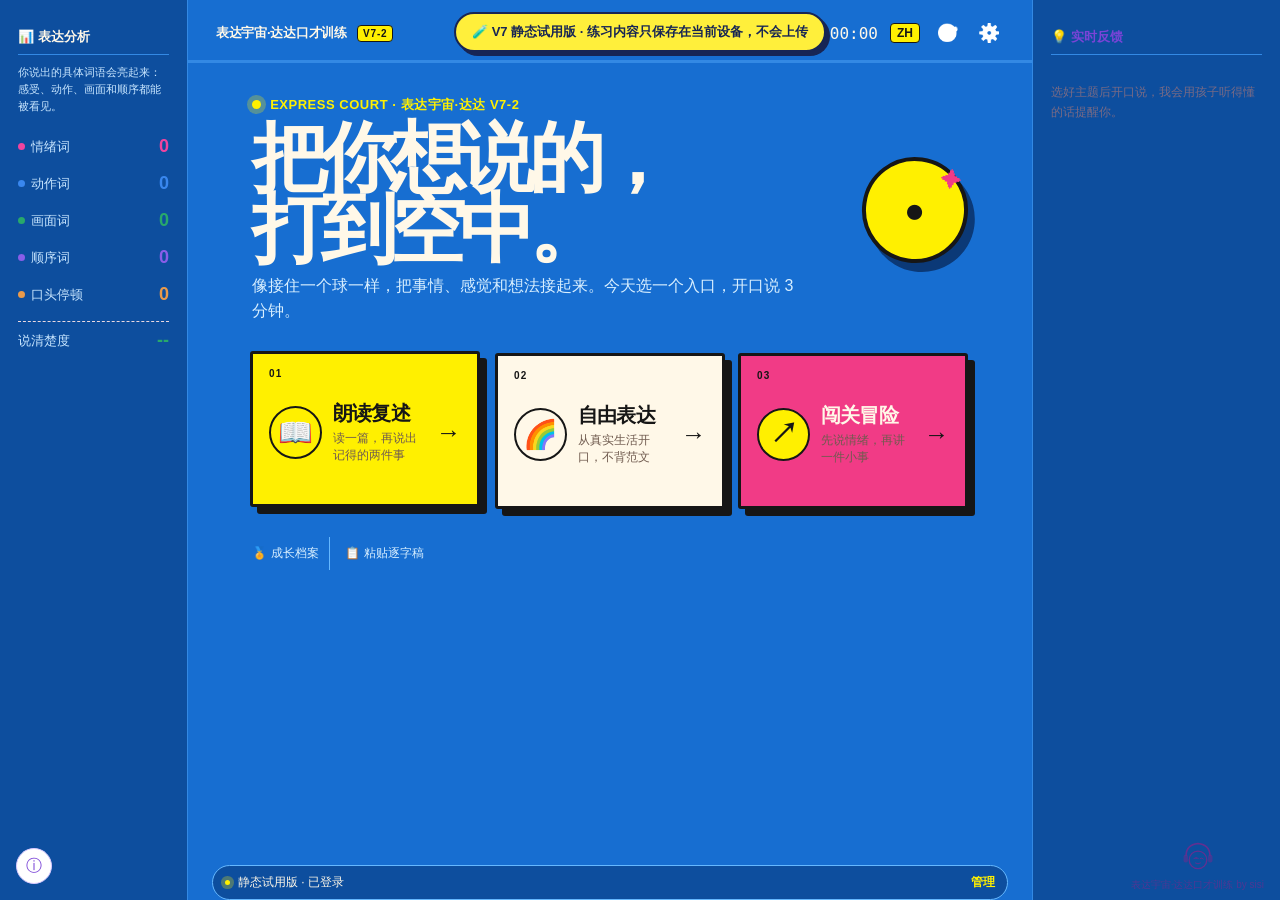
==== index.html @ 09a915ff "Publish latest V7 static trial" ====
<!DOCTYPE html>
<html lang="zh-CN">
<head>
  <meta charset="UTF-8">
  <meta name="viewport" content="width=device-width, initial-scale=1.0, viewport-fit=cover">
  <title>表达宇宙·达达口才训练 · V7-2</title>
  <meta name="description" content="给 7—12 岁孩子的实时表达练习空间">
  <meta name="theme-color" content="#FFF9ED">
  <link rel="manifest" href="manifest.json">
  <link rel="icon" type="image/png" sizes="192x192" href="icon-192.png">
  <link rel="apple-touch-icon" sizes="192x192" href="icon-192.png">
  <link rel="stylesheet" href="style.css?v=20261014-v7-2">
  <link rel="stylesheet" href="demo.css">
</head>
<body>
  <!-- 主布局：三列 -->
  <div class="layout">
    <!-- 左栏：表达分析 -->
    <aside class="panel-left" id="panel-left">
      <div class="panel-title">📊 表达分析</div>
      <p class="panel-helper">你说出的具体词语会亮起来：感受、动作、画面和顺序都能被看见。</p>
      <div class="stat-row">
        <span class="stat-label stat-label-emotion">情绪词</span>
        <span id="stat-emotion" class="stat-value stat-pink">0</span>
      </div>
      <div class="stat-row">
        <span class="stat-label stat-label-action">动作词</span>
        <span id="stat-action" class="stat-value stat-blue">0</span>
      </div>
      <div class="stat-row">
        <span class="stat-label stat-label-scene">画面词</span>
        <span id="stat-scene" class="stat-value stat-green">0</span>
      </div>
      <div class="stat-row">
        <span class="stat-label stat-label-sequence">顺序词</span>
        <span id="stat-sequence" class="stat-value stat-purple">0</span>
      </div>
      <div class="stat-row">
        <span class="stat-label stat-label-filler">口头停顿</span>
        <span id="stat-fillers" class="stat-value stat-orange">0</span>
      </div>
      <div class="stat-row stat-row-density">
        <span class="stat-label">说清楚度</span>
        <span id="stat-density" class="stat-value stat-green">--</span>
      </div>
    </aside>

    <!-- 中间：主内容区 -->
    <main class="main-area">
      <!-- 顶部栏 -->
      <div class="topbar">
        <div class="topbar-title-group"><button id="topbar-back" class="topbar-back hidden" type="button">← 返回</button><span class="app-title">表达宇宙·达达口才训练 <span class="version-tag">V7-2</span></span></div>
        <div class="topbar-right">
          <span id="timer" class="timer">00:00</span>
          <button id="btn-lang-toggle" class="btn-icon" title="切换中/英" style="font-size:12px;font-weight:700;background:#222;border:1px solid #E5007E;border-radius:4px;padding:2px 6px;color:#E5007E;">ZH</button>
          <button id="btn-prompt-editor" class="btn-icon" title="训练规则">🎯</button>
          <button id="btn-settings" class="btn-icon" title="设置">⚙️</button>
        </div>
      </div>

      <!-- 儿童版首页：表达探险岛 -->
      <section class="kids-home" id="kids-home" aria-label="表达探险岛首页">
        <div class="kids-hero">
          <div>
            <p class="eyebrow"><span class="spark-dot"></span> EXPRESS COURT · 表达宇宙·达达 V7-2</p>
            <h1>把你想说的，<br>打到空中。</h1>
            <p class="hero-copy">像接住一个球一样，把事情、感觉和想法接起来。今天选一个入口，开口说 3 分钟。</p>
          </div>
          <div class="hero-mascot" aria-label="表达球"><span>✦</span><b>●</b></div>
        </div>

        <div class="kids-mode-tabs" role="tablist" aria-label="练习模式">
          <button class="kids-mode-tab kids-mode-tab-read is-active" data-kids-mode="read" data-open-task="read" role="tab" aria-selected="false"><span class="mode-index">01</span><span class="mode-icon mode-icon-book">📖</span><span><strong>朗读复述</strong><small>读一篇，再说出记得的两件事</small></span><i>→</i></button>
          <button class="kids-mode-tab kids-mode-tab-free" data-kids-mode="free" data-open-task="free" role="tab" aria-selected="false"><span class="mode-index">02</span><span class="mode-icon mode-icon-rainbow">🌈</span><span><strong>自由表达</strong><small>从真实生活开口，不背范文</small></span><i>→</i></button>
          <button class="kids-mode-tab kids-mode-tab-adventure" data-kids-mode="adventure" role="tab" aria-selected="false"><span class="mode-index">03</span><span class="mode-icon mode-icon-rocket">↗</span><span><strong>闯关冒险</strong><small>先说情绪，再讲一件小事</small></span><i>→</i></button>
        </div>

        <div class="kids-mode-panel" data-kids-panel="adventure" hidden>
          <div class="adventure-page-back"><button id="adventure-home-back" class="adventure-home-back" type="button">← 返回首页</button></div>
          <div class="section-heading"><div><span class="section-kicker">闯关冒险 · 下一步</span><h2>先选一座岛，开始闯关</h2></div><div class="adventure-home-actions"><span class="level-pill">Lv.2 小小讲述家</span></div></div>
          <div id="adventure-islands" class="adventure-islands" aria-label="六座表达场景岛"></div>
          <div id="adventure-themes" class="adventure-themes" hidden>
            <div class="adventure-page-back"><button id="adventure-back-islands" class="adventure-back" type="button">← 返回岛屿</button></div>
            <div class="adventure-subheading"><div><span class="section-kicker">第二步 · 选择主题</span><h3 id="adventure-island-title">校园岛</h3></div></div>
            <div id="adventure-theme-list" class="adventure-theme-list"></div>
          </div>
          <div id="adventure-stage" class="adventure-stage" hidden>
            <div class="adventure-page-back"><button id="adventure-change-theme" class="adventure-back" type="button">← 返回主题</button></div>
            <div class="adventure-stage-top"><span id="adventure-stage-badge" class="quest-badge">第 1 关</span></div>
            <h3 id="adventure-stage-title">先说出三个情感词</h3>
            <p id="adventure-stage-prompt" class="adventure-stage-prompt"></p>
            <div id="adventure-emotion-stage" class="adventure-emotion-stage">
              <div id="adventure-emotion-slots" class="adventure-emotion-slots"><span>词语 1</span><span>词语 2</span><span>词语 3</span></div>
              <div class="adventure-word-input"><input id="adventure-emotion-input" type="text" placeholder="说完后也可以在这里补充，例如：开心、自豪、激动"><button id="adventure-emotion-mic" type="button">🎤 开始说词语</button></div>
              <div id="adventure-emotion-hints" class="adventure-hints" hidden><span>想不到时可以想想：</span><button type="button" data-quest-word="开心">开心</button><button type="button" data-quest-word="自豪">自豪</button><button type="button" data-quest-word="紧张">紧张</button><button type="button" data-quest-word="委屈">委屈</button><button type="button" data-quest-word="惊喜">惊喜</button></div>
              <button id="adventure-emotion-submit" class="adventure-primary" type="button">我说好了，检查一下</button>
            </div>
            <div id="adventure-story-stage" class="adventure-story-stage" hidden>
              <div class="adventure-picked-words"><span>刚刚的情绪词</span><b id="adventure-picked-word-text"></b></div>
              <textarea id="adventure-story-input" rows="4" placeholder="说一到三句话就可以：发生了什么？为什么会这样？后来怎么样？"></textarea>
              <div class="adventure-story-actions"><button id="adventure-story-mic" class="adventure-secondary" type="button">🎤 开始说故事</button><button id="adventure-story-submit" class="adventure-primary" type="button">完成这一关</button></div>
              <p id="adventure-story-feedback" class="adventure-inline-feedback">不用说很长，一到三句话就够了。</p>
            </div>
            <div id="adventure-result-stage" class="adventure-result-stage" hidden>
              <div class="adventure-result-badge">🎉 太棒了，你完成了！</div><div id="adventure-stars" class="adventure-stars" aria-label="本关星级">★★★</div>
              <p id="adventure-result-feedback">你把一件小事和自己的感受说清楚了。</p><button id="adventure-next" class="adventure-primary" type="button">选择下一关 <span>→</span></button>
            </div>
          </div>
          <dialog id="adventure-result-dialog" class="adventure-result-dialog" aria-labelledby="adventure-result-dialog-title">
            <div class="adventure-result-dialog-head"><div><span class="section-kicker">本关完成</span><h3 id="adventure-result-dialog-title">先看看你刚刚说了什么</h3></div><button id="adventure-result-dialog-close" class="adventure-dialog-close" type="button" aria-label="关闭">×</button></div>
            <div class="adventure-dialog-transcript"><span>你刚刚说的内容</span><p id="adventure-result-dialog-story"></p></div>
            <div class="adventure-dialog-conclusion"><div class="adventure-result-badge">🎉 太棒了，你完成了！</div><div id="adventure-result-dialog-stars" class="adventure-stars" aria-label="本关星级">★★★</div><p id="adventure-result-dialog-feedback"></p></div>
            <div class="adventure-dialog-actions"><button id="adventure-result-dialog-keep" class="adventure-secondary" type="button">留在本页</button><button id="adventure-result-dialog-next" class="adventure-primary" type="button">选择下一关 <span>→</span></button></div>
          </dialog>
        </div>

        <div class="kids-quick-row"><button class="quick-link" data-kids-view="growth"><span>🏅</span>成长档案</button><button class="quick-link" id="kids-paste-link"><span>📋</span>粘贴逐字稿</button></div>
      </section>

      <!-- 朗读复述：独立于 AI Key 的本地阅读练习 -->
      <section id="reading-hub" class="reading-hub" hidden aria-label="朗读复述训练">
        <div class="reading-page-back"><button id="reading-back" class="reading-back" type="button">← 返回首页</button></div>
        <div class="reading-header">
          <div>
            <span class="section-kicker">输入积累</span>
            <h2>选一篇，跟着读起来</h2>
            <p>跟着文字读一遍，再用自己的话说出两件事。</p>
          </div>
          <div class="reading-header-actions"><button id="reading-add-material" class="reading-add-material" type="button">＋ 添加我的素材</button></div>
        </div>
        <div id="reading-custom-form" class="reading-custom-form" hidden>
          <div class="reading-custom-heading"><div><span class="section-kicker">我的输入</span><h3>把一段文字放进来练习</h3></div><button id="reading-custom-close" class="reading-change" type="button">收起</button></div>
          <textarea id="reading-custom-text" rows="5" placeholder="粘贴一段你想练习的文字，保存后会直接显示在文章页面。"></textarea>
          <div class="reading-custom-actions"><input id="reading-custom-title" type="text" maxlength="30" placeholder="给这段文字起个标题（可选）"><button id="reading-custom-save" class="reading-primary" type="button">显示到朗读列表</button></div>
          <p id="reading-custom-status" class="reading-custom-status">建议 50—150 字，方便一次练习完成。</p>
        </div>
        <div id="reading-library" class="reading-library" aria-label="朗读文章列表"></div>
        <div id="reading-player" class="reading-player" hidden>
          <div class="reading-player-head">
            <div><span id="reading-category" class="reading-category">短文</span><h3 id="reading-player-title"></h3></div>
            <button id="reading-change" class="reading-change" type="button">换一篇</button>
          </div>
          <div class="reading-meter" aria-label="朗读进度">
            <div class="reading-meter-track"><i id="reading-progress-fill"></i></div>
            <span id="reading-progress-meta">0 / 0 字</span>
          </div>
          <article id="reading-text" class="reading-text" aria-label="文章原文"></article>
          <div class="reading-skip-row">
            <span id="reading-skip-hint">读到不熟的地方，可以先跳过。</span>
            <button id="reading-skip" type="button">跳过未读部分</button>
          </div>
          <div class="reading-actions">
            <button id="reading-start" class="reading-primary" type="button">开始朗读</button>
            <button id="reading-pause" class="reading-secondary" type="button" hidden>暂停</button>
            <button id="reading-stop" class="reading-secondary" type="button" hidden>完成朗读</button>
          </div>
          <div class="reading-live-status" role="status" aria-live="polite">
            <span id="reading-mic" class="reading-mic is-idle"><i></i><b>麦克风未开启</b></span>
            <span id="reading-status" class="reading-status">点击“开始朗读”，跟着文字读。</span>
          </div>
          <section id="reading-confirm" class="reading-confirm" hidden aria-label="开始复述确认">
            <div class="recite-lock"><span>✓</span> 朗读完成</div>
            <h3>准备好开始复述了吗？</h3>
            <p>接下来会隐藏原文，请用自己的话说出你记得的两件事。</p>
            <div class="recite-actions">
              <button id="confirm-recite" class="reading-primary" type="button">开始复述</button>
              <button id="confirm-reread" class="reading-secondary" type="button">再读一遍</button>
            </div>
          </section>
          <section id="reading-recite" class="reading-recite" hidden aria-label="复述练习">
            <div class="recite-lock"><span>🔒</span> 原文已隐藏</div>
            <h3>现在，用自己的话说一遍</h3>
            <p>不用背原句，说出你记得的两件事，或者讲讲你最有感觉的地方。</p>
            <div id="recite-transcript" class="recite-transcript">点击“开始复述”，说说你记得的内容。</div>
            <div id="recite-guidance" class="recite-guidance" aria-live="polite"><b>现在提示</b><span>先说一说，故事里谁遇到了什么事？</span></div>
            <div id="recite-feedback" class="reading-feedback"><b>AI 小教练</b><span>可以先说发生了什么，再说你的感受。</span></div>
            <div class="recite-actions">
              <button id="recite-start" class="reading-primary" type="button">开始复述</button>
              <button id="recite-stop" class="reading-secondary" type="button" hidden>完成复述</button>
            </div>
          </section>
          <section id="reading-results" class="reading-results" hidden aria-label="朗读与复述对照结果">
            <div class="results-heading"><span class="recite-lock"><span>★</span> 复述完成</span><h3>看看你刚刚说得多好</h3></div>
            <div id="recite-version-tabs" class="recite-version-tabs" role="tablist" aria-label="复述版本"></div>
            <div class="results-grid">
              <article><span class="results-label">原文</span><p id="results-original"></p></article>
              <article><span class="results-label">你的复述</span><p id="results-recite"></p></article>
            </div>
            <div id="results-feedback" class="reading-feedback results-feedback"><b>AI 小教练</b><span>你完成了一次复述。</span></div>
            <div id="results-recite-guide" class="results-recite-guide" hidden>
              <div><b>复述抓手</b><span>用来回看你有没有说到关键内容</span></div>
              <p id="results-recite-grips"></p>
              <small id="results-recite-emotions"></small>
            </div>
            <div class="reading-save-row">
              <button id="reading-retry-recite" class="reading-secondary" type="button">重新复述</button>
              <button id="reading-save" class="reading-save" type="button">保存这次练习</button>
              <span id="reading-save-state" class="reading-save-state" aria-live="polite"></span>
            </div>
            <div id="reading-celebration" class="reading-celebration" hidden aria-live="polite">
              <div class="celebration-sparkles" aria-hidden="true"><i>✦</i><i>✧</i><i>✺</i><i>✦</i></div>
              <div class="celebration-thumb" aria-hidden="true">👍</div>
              <b>保存成功！这次练习完成得真棒</b>
            </div>
          </section>
        </div>
      </section>

      <dialog id="kids-info-dialog" class="kids-info-dialog" aria-labelledby="kids-info-title">
        <div class="kids-info-heading">
          <div><span id="kids-info-kicker" class="section-kicker">我的练习</span><h2 id="kids-info-title">历史记录</h2></div>
          <button id="kids-info-close" class="access-close" aria-label="关闭" type="button">×</button>
        </div>
        <div id="kids-info-body" class="kids-info-body"></div>
      </dialog>

      <section id="free-expression-hub" class="free-expression-hub" hidden aria-label="自由表达练习">
        <div class="free-page-back"><button id="free-expression-back" class="reading-back" type="button">← 返回首页</button></div>
        <div class="free-expression-header">
          <div><span class="section-kicker">原创输出</span><h2>选一个场景，开口说出来</h2><p>不提供范文，只给你一个生活入口和几个思考提示。</p></div>
        </div>
        <div class="free-scene-grid" aria-label="自由表达场景">
          <button class="free-scene-card scene-home" data-free-scene="家庭" type="button"><span>🏠</span><b>家庭</b><small>和家人发生的小事</small></button>
          <button class="free-scene-card scene-school" data-free-scene="校园" type="button"><span>🎒</span><b>校园</b><small>课堂、同学和老师</small></button>
          <button class="free-scene-card scene-outdoor" data-free-scene="户外" type="button"><span>🌳</span><b>户外</b><small>公园、运动和发现</small></button>
          <button class="free-scene-card scene-social" data-free-scene="社交" type="button"><span>🧡</span><b>社交</b><small>朋友之间的相处</small></button>
          <button class="free-scene-card scene-daily" data-free-scene="日常小事" type="button"><span>✨</span><b>日常小事</b><small>一件普通但特别的事</small></button>
          <button class="free-scene-card scene-travel" data-free-scene="旅行" type="button"><span>🗺️</span><b>旅行</b><small>路上看到的新鲜事</small></button>
        </div>
        <div id="free-expression-step" class="free-expression-step" hidden>
          <div class="free-prompt-card"><span>💡</span><div><b>说话小路线</b><p id="free-prompt-text">先讲清事情，再补一个具体瞬间；想表达观点时，可以说“我认为……因为……”。</p></div></div>
          <div class="free-step-heading"><div><span class="section-kicker">开口前想一想</span><h3>不用选词，按自己的感觉说</h3></div><span id="free-emotion-count" class="emotion-count">已选场景</span></div>
          <p class="free-step-lead">你只要说真实发生过的一件事，右侧会在你说的过程中提醒：事情、原因、结果、具体细节和感受。</p>
          <div class="free-guidance-grid" aria-label="自由表达引导">
            <div><b>① 事情</b><span>发生了什么？</span></div>
            <div><b>② 原因</b><span>为什么会这样？</span></div>
            <div><b>③ 结果</b><span>后来怎么样？</span></div>
            <div><b>④ 感受</b><span>我因为……感到……</span></div>
          </div>
          <button id="free-expression-start" class="free-expression-start" type="button" disabled>开始表达 <span>→</span></button>
        </div>
      </section>

      <!-- 字幕区顶部工具栏 -->
      <div class="access-status-bar"><span class="status-dot"></span><span id="access-status">开始前，选择 AI 使用方式</span><button id="btn-access-manage" type="button">管理</button></div>
      <div class="subtitle-topbar">
        <button id="btn-paste" class="btn-sm btn-paste-top">
          <span>📋</span> 粘贴逐字稿
        </button>
        <div id="shared-expression-tools" class="shared-expression-tools hidden" aria-live="polite">
          <span id="shared-expression-label" class="shared-expression-label">主表达器</span>
          <button id="shared-expression-finish" class="shared-expression-finish" type="button">完成表达</button>
        </div>
        <div class="subtitle-topbar-right">
          <button id="btn-copy-text" class="btn-sm hidden" title="复制原文">📋 复制</button>
          <button id="btn-save-text" class="btn-sm hidden" title="保存原文">💾 保存</button>
          <button id="btn-clear" class="btn-sm hidden" title="清空">🗑️ 清空</button>
        </div>
      </div>

      <!-- 字幕滚动区 -->
      <div id="subtitle-scroll" class="subtitle-scroll" style="position:relative;">
        <div id="subtitle-container" class="subtitle-container">
          <div class="subtitle-line hint">把想法说出来，<br>让表达更清楚。</div>
        </div>
        <div id="watermark-inner" class="watermark-inner">表达宇宙·达达口才训练</div>
      </div>

      <!-- 底部按钮 -->
      <div class="action-bar">
        <button id="btn-start" class="btn-main btn-start">
          <span class="btn-icon-inner">🎤</span>
          <span class="btn-label">开始录制</span>
        </button>
        <button id="btn-pause" class="btn-main btn-pause hidden">
          <span class="btn-icon-inner">⏸️</span>
          <span class="btn-label">暂停</span>
        </button>
        <button id="btn-resume" class="btn-main btn-resume hidden">
          <span class="btn-icon-inner">▶️</span>
          <span class="btn-label">继续</span>
        </button>
        <button id="btn-stop" class="btn-main btn-stop hidden">
          <span class="btn-icon-inner">⏹️</span>
          <span class="btn-label">结束</span>
        </button>
        <button id="btn-report" class="btn-main btn-report hidden">
          <span class="btn-icon-inner">📋</span>
          <span class="btn-label">生成报告</span>
        </button>
        <button id="btn-return-home" class="btn-main btn-return-home hidden" type="button">
          <span class="btn-icon-inner">←</span>
          <span class="btn-label">返回首页</span>
        </button>
      </div>
    </main>

    <!-- 右栏：实时反馈 -->
    <aside class="panel-right" id="panel-right">
      <div class="panel-title">💡 实时反馈</div>
      <div id="feedback-content" class="feedback-content">
        <div class="feedback-empty">选好主题后开口说，我会用孩子听得懂的话提醒你。</div>
      </div>
    </aside>
  </div>

  <!-- 移动端底部Tab栏 -->
  <div class="mobile-tabs" id="mobile-tabs">
    <button class="mobile-tab" data-panel="left">📊</button>
    <button class="mobile-tab active" data-panel="main">🎤</button>
    <button class="mobile-tab" data-panel="right">💡</button>
  </div>

  <!-- 耳机DJ少女 icon -->
  <div class="girl-icon">
    <svg width="44" height="44" viewBox="0 0 70 70" fill="none">
      <path d="M16 32 Q16 14 35 12 Q54 14 54 32" stroke="#E5007E" stroke-width="2.5" fill="none"/>
      <rect x="12" y="30" width="7" height="12" rx="3" fill="#E5007E" opacity="0.6"/>
      <rect x="51" y="30" width="7" height="12" rx="3" fill="#E5007E" opacity="0.6"/>
      <circle cx="35" cy="38" r="14" stroke="#E5007E" stroke-width="2" fill="none"/>
      <path d="M28 36 Q32 33 36 36" stroke="#E5007E" stroke-width="1.5" fill="none"/>
      <path d="M38 36 Q41 34 44 37" stroke="#E5007E" stroke-width="1.5" fill="none"/>
      <circle cx="32" cy="35.5" r="1.2" fill="#E5007E"/>
      <path d="M31 43 Q35 46 39 43" stroke="#E5007E" stroke-width="1.5" fill="none" stroke-linecap="round"/>
    </svg>
  </div>

  <!-- 联系信息 -->
  <div class="social-links" id="social-links">
    <button class="social-toggle" id="social-toggle" type="button" title="Information" aria-label="联系信息">ⓘ</button>
    <div class="social-panel hidden" id="social-panel">
      <div class="contact-info" aria-label="联系信息">
        <strong>有问题请联系</strong>
        <span>微信号：xpga1123</span>
        <a href="mailto:fxy2311@163.com">邮箱：fxy2311@163.com</a>
      </div>
    </div>
  </div>

  <!-- 水印 + 打赏 -->
  <div class="watermark" id="watermark">表达宇宙·达达口才训练 by sisi</div>

  <!-- V7-2 账号登录：测试版支持手机号自助注册，手机号用于识别用户和同步练习记录 -->
  <dialog id="login-dialog" class="login-dialog" aria-labelledby="login-title">
    <div class="login-card">
      <div class="login-badge">EXPRESS COURT · V7-2 测试版</div>
      <h1 id="login-title">登录表达宇宙·达达口才训练</h1>
      <p class="login-lead">注册或登录后，练习记录、成长档案和 AI 分析会跟着账号保存。</p>
      <form id="login-form">
        <label for="login-phone">手机号</label>
        <input id="login-phone" name="phone" type="tel" inputmode="tel" autocomplete="username" placeholder="输入你的手机号" required>
        <div id="login-username-row" class="login-confirm-row hidden">
          <label for="login-username">用户名</label>
          <input id="login-username" name="username" type="text" autocomplete="nickname" maxlength="20" placeholder="给自己起个名字（可选）">
        </div>
        <label for="login-password">密码</label>
        <input id="login-password" name="password" type="password" autocomplete="current-password" placeholder="输入登录密码" minlength="8" required>
        <div id="login-confirm-row" class="login-confirm-row hidden">
          <label for="login-confirm">确认密码</label>
          <input id="login-confirm" name="passwordConfirm" type="password" autocomplete="new-password" placeholder="再输入一次密码" minlength="8">
        </div>
        <button id="login-submit" class="login-submit" type="submit">登录</button>
        <button id="login-register" class="login-register" type="button">注册新账号</button>
      </form>
      <p id="login-message" class="login-message" role="status" aria-live="polite"></p>
      <p id="login-note" class="login-note">登录后即可继续练习。</p>
    </div>
  </dialog>

  <!-- V7: choose access before requesting microphone permission -->
  <dialog id="access-dialog" aria-labelledby="access-title">
    <div class="access-heading">
      <h1 id="access-title">开始练习</h1>
      <button id="access-close" class="access-close" aria-label="关闭" type="button">×</button>
    </div>
    <section id="account-settings-section" class="account-settings-section hidden" aria-labelledby="account-settings-title">
      <div class="account-settings-topline"><span class="account-settings-kicker">账号状态</span><span id="account-status-badge" class="account-status-badge">未登录</span></div>
      <h2 id="account-settings-title">登录你的练习账号</h2>
      <p id="account-status-copy">登录后，练习记录、成长档案和 AI 分析会跟着账号保存。</p>
      <div class="account-settings-actions"><button id="btn-account-login" type="button" class="access-primary">登录账号</button><button id="btn-account-logout" type="button" class="access-secondary hidden">退出登录</button></div>
      <div id="account-stats" class="account-stats hidden" aria-live="polite">
        <div class="account-stat"><strong id="account-stat-sessions">0</strong><span>完成练习</span></div>
        <div class="account-stat"><strong id="account-stat-minutes">0</strong><span>练习分钟</span></div>
        <div class="account-stat"><strong id="account-stat-reports">0</strong><span>AI 分析</span></div>
      </div>
      <p id="account-stats-message" class="account-stats-message"></p>
    </section>
    <div class="access-scroll">
      <section id="managed-section" class="managed-section" aria-labelledby="managed-title">
        <div class="option-heading"><h2 id="managed-title">购买练习套餐</h2><span class="option-tag">无需配置</span></div>
        <div class="plan-summary"><div class="plan-price">¥29.9 <span>／套餐</span></div><p class="plan-limits"><strong>10 次</strong><span>或</span><strong>累计 60 分钟</strong></p><p class="plan-rule">任一用完，套餐即结束</p></div>
        <p class="plan-features">实时 AI 提醒 · 练习分析报告</p>
        <div class="plan-promises"><span>暂停不扣时</span><span>用完自动停止</span></div>
        <div id="balance-area" class="hidden"><span>本套餐剩余</span><strong id="balance-value">0 次 · 00:00</strong><p id="pending-packs" class="service-note hidden"></p><button id="managed-start" type="button" class="access-primary">开始录制</button></div>
        <button id="recover-session" type="button" class="text-action hidden">结束上次练习，重新开始</button>
        <div class="purchase-actions"><button id="show-purchase" type="button" class="access-primary" aria-expanded="false" aria-controls="purchase-panel">支付宝扫码 ¥29.9</button><button id="show-redeem" type="button" class="text-action" aria-expanded="false" aria-controls="redeem-form">已有激活码</button></div>
        <details class="key-help plan-details"><summary>购买与使用说明</summary><div class="detail-copy"><p><strong>付款后由 sisi 核实并发码</strong>，兑换后获得一个练习套餐。</p><p>成功开始新录制扣 1 次；暂停后继续不另扣。第 10 次可正常完成，累计 60 分钟用完则自动停止。新购套餐独立计算，按顺序使用。</p><p>每次练习最多生成 2 份报告，套餐用完仍可生成最后一次的报告。实时 AI 提醒最多 720 次。</p></div></details>
        <div id="purchase-panel" class="purchase-panel hidden">
          <div class="purchase-detail"><h3>支付宝扫码 · ¥29.9</h3><p>付款截图发给 sisi，核实后领取激活码。</p><p id="purchase-contact"></p><p class="qr-unavailable" id="purchase-unavailable">收款码待配置，暂未开放购买。</p></div>
          <img id="payment-qr" class="hidden" alt="sisi 的支付宝收款二维码" width="220" height="220">
        </div>
        <form id="redeem-form" class="redeem-form hidden"><label for="activation-code">付款后收到的激活码</label><div class="redeem-row"><input id="activation-code" autocomplete="off" spellcheck="false" placeholder="粘贴激活码" required><button id="redeem-submit" type="submit" class="access-secondary">激活套餐</button></div><p class="privacy-note">使用凭证保存在当前浏览器。更换设备请联系 sisi。</p></form>
        <p id="managed-unavailable" class="service-note hidden">即将开放购买</p>
      </section>
      <details id="key-option" class="key-option hidden" aria-hidden="true">
        <summary><span>连接自己的 API Key</span><span class="key-option-hint">DeepSeek <span aria-hidden="true">＋</span></span></summary>
        <section class="key-section" aria-label="填写自己的 DeepSeek API Key">
          <form id="key-form">
            <label for="access-key">DeepSeek API Key</label>
            <div class="key-input-wrap"><input id="access-key" type="password" placeholder="粘贴 sk-…" autocomplete="off" autocapitalize="none" spellcheck="false" required><button id="toggle-key" type="button" aria-label="显示 API Key" aria-pressed="false">显示</button></div>
            <div class="key-meta"><label class="remember-label"><input id="remember-key" type="checkbox">记住 Key</label><a href="https://platform.deepseek.com/api_keys" target="_blank" rel="noopener noreferrer">获取 Key ↗</a></div>
            <button id="key-submit" type="submit" class="access-secondary key-submit">验证并开始</button>
            <details class="key-help"><summary>费用与密钥说明</summary><div class="detail-copy"><p>费用由 DeepSeek 按量收取，账户需有余额。Key 是访问密钥，请勿分享给别人。</p><p>Key 经本站服务器转发给 DeepSeek，本站不写入文件或日志。默认仅在当前标签页保留，勾选「记住 Key」后保存在本机浏览器。</p></div></details>
          </form>
        </section>
      </details>
    </div>
    <p id="access-message" class="access-message" role="status" aria-live="polite"></p>
  </dialog>

  <!-- Prompt编辑器弹窗 -->
  <div id="prompt-modal" class="modal hidden">
    <div class="modal-content">
      <div class="modal-header">
        <h2>🎯 训练规则</h2>
        <button id="btn-close-prompt" class="btn-close">×</button>
      </div>
      <div class="modal-body">
        <div class="settings-group">
          <label class="settings-label">训练目标</label>
          <textarea id="prompt-goals" class="settings-textarea" placeholder="例如：减少填充词，提高表达直接性，练习讲故事..."></textarea>
        </div>
        <div class="settings-group">
          <label class="settings-label">自定义规则</label>
          <textarea id="prompt-rules" class="settings-textarea" placeholder="例如：不要用'我觉得'开头，每段话要有结论..."></textarea>
        </div>
        <div class="settings-group">
          <label class="settings-label">表达风格参考</label>
          <textarea id="prompt-style" class="settings-textarea" placeholder="例如：像罗翔讲课那样，逻辑清晰+有故事+有金句"></textarea>
        </div>
        <div class="settings-group">
          <label class="settings-label">额外口癖词</label>
          <textarea id="prompt-words" class="settings-textarea" placeholder="例如：对对对、没错、确实、你懂吗"></textarea>
        </div>
        <div class="settings-actions">
          <button id="btn-save-prompt" class="btn-main btn-start" style="padding:10px 24px;">保存规则</button>
        </div>
      </div>
    </div>
  </div>

  <!-- 粘贴逐字稿弹窗 -->
  <div id="paste-modal" class="modal hidden">
    <div class="modal-content">
      <div class="modal-header">
        <h2>📋 粘贴逐字稿</h2>
        <button id="btn-close-paste" class="btn-close">×</button>
      </div>
      <div class="modal-body" style="display:flex;flex-direction:column;gap:12px;">
        <p style="color:#888;font-size:13px;">把逐字稿粘贴进来，我帮你分析</p>
        <textarea id="paste-textarea" placeholder="在这里粘贴文字..." style="flex:1;min-height:300px;background:#0a0a0a;border:1px solid #333;border-radius:8px;padding:16px;color:#fff;font-size:14px;line-height:1.8;resize:none;font-family:inherit;"></textarea>
        <button id="btn-analyze-paste" class="btn-main btn-start" style="padding:12px 20px;align-self:flex-end;">🔍 开始分析</button>
      </div>
    </div>
  </div>

  <!-- 报告弹窗 -->
  <div id="report-modal" class="modal hidden">
    <div class="modal-content">
      <div class="modal-header">
        <h2>📋 表达分析报告</h2>
        <div class="modal-header-actions">
          <button id="btn-copy-report" class="btn-sm">📋 复制全文</button>
          <button id="btn-close-report" class="btn-close">×</button>
        </div>
      </div>
      <div id="report-body" class="modal-body">
      </div>
    </div>
  </div>

  <!-- 打赏弹窗 -->
  <div id="tip-modal" class="modal hidden">
    <div class="modal-content modal-sm">
      <div class="modal-header">
        <h2>💝 联系 sisi</h2>
        <button id="btn-close-tip" class="btn-close">×</button>
      </div>
      <div class="modal-body" style="text-align:center;padding:32px;">
        <p style="color:#aaa;font-size:14px;margin-bottom:16px;">感谢使用表达宇宙·达达口才训练 ✨</p>
        <p style="color:#ccc;font-size:14px;">微信联系 sisi，获取更多训练资源</p>
        <p style="color:#666;font-size:12px;margin-top:16px;">(后续会加微信收款码)</p>
      </div>
    </div>
  </div>

  <!-- 去水印弹窗 -->
  <!-- 打赏弹窗 -->
  <div id="coffee-modal" class="modal hidden">
    <div class="modal-content modal-sm">
      <div class="modal-header">
        <h2>☕ 请我喝杯咖啡</h2>
        <button id="btn-close-coffee" class="btn-close">×</button>
      </div>
      <div class="modal-body" style="text-align:center;padding:32px;">
        <p style="color:#ccc;font-size:15px;margin-bottom:24px;line-height:1.8;">支持你喜欢的工具继续迭代。<br>每一笔都会让这个系统变得更好。</p>
        <div id="coffee-qr" style="margin-bottom:16px;"><img src="coffee-qr.jpg" alt="微信收款码" style="width:180px;border-radius:8px;"></div>
        <p style="color:#666;font-size:12px;">微信扫码打赏</p>
      </div>
    </div>
  </div>

  <script src="data/child-lexicon.bundle.js"></script>
  <script src="demo-mode.js"></script>
  <script src="access.js"></script>
  <script src="kids-shell.js"></script>
  <script src="app.js"></script>
</body>
</html>
---- style.css ----
/* ===== 宇宙无敌表达训练系统 - Web版 ===== */
* { margin: 0; padding: 0; box-sizing: border-box; }

body {
  background: #000;
  color: #fff;
  font-family: -apple-system, BlinkMacSystemFont, "PingFang SC", "Hiragino Sans GB", sans-serif;
  height: 100vh;
  height: 100dvh;
  overflow: hidden;
}

button, input, select, textarea, .subtitle-scroll, .feedback-content, .modal-body {
  font-family: inherit;
}

.hidden { display: none !important; }

/* ===== 三列布局 ===== */
.layout {
  display: grid;
  grid-template-columns: 200px 1fr 280px;
  height: 100vh;
  height: 100dvh;
  gap: 0;
}

/* 左栏 */
.panel-left {
  padding: 60px 16px 16px;
  border-right: 1px solid #1a1a1a;
  overflow: hidden;
}

/* 右栏 */
.panel-right {
  padding: 60px 16px 16px;
  border-left: 1px solid #1a1a1a;
  display: flex;
  flex-direction: column;
  overflow: hidden;
}

.panel-title {
  font-size: 13px;
  color: #888;
  margin-bottom: 16px;
  padding-bottom: 8px;
  border-bottom: 1px solid #222;
}

.btn-sm {
  padding: 3px 8px;
  font-size: 11px;
  border: 1px solid #333;
  border-radius: 4px;
  background: #1a1a1a;
  color: #aaa;
  cursor: pointer;
  transition: all 0.2s;
  white-space: nowrap;
}

.btn-sm:hover {
  background: #333;
  color: #fff;
  border-color: #E5007E;
}

.subtitle-topbar {
  display: flex;
  justify-content: space-between;
  align-items: center;
  padding: 8px 16px 0;
  flex-shrink: 0;
}

.subtitle-topbar-right {
  display: flex;
  gap: 4px;
}

.btn-paste-top {
  background: #1a1a1a;
  border-color: #444;
  color: #ccc;
  padding: 5px 12px;
  font-size: 12px;
}

.btn-paste-top:hover {
  border-color: #E5007E;
  color: #fff;
}

.modal-header-actions {
  display: flex;
  align-items: center;
  gap: 8px;
}

/* 统计 */
.stat-row {
  display: flex;
  justify-content: space-between;
  align-items: center;
  padding: 8px 0;
}
.stat-label { font-size: 13px; color: #666; }
.stat-value { font-size: 18px; font-weight: 600; font-family: "SF Mono", monospace; }
.stat-red { color: #ff6b6b; }
.stat-orange { color: #ffa94d; }
.stat-yellow { color: #ffd43b; }
.stat-green { color: #69db7c; }

/* 实时反馈 */
.feedback-content {
  flex: 1;
  overflow-y: auto;
  font-size: 13px;
  line-height: 1.6;
  color: #ccc;
}
.feedback-item {
  padding: 8px 0;
  border-bottom: 1px solid #1a1a1a;
  color: #ddd;
}
.feedback-item:last-child { border-bottom: none; }
.feedback-item.type-vague { color: #ffd43b; }
.feedback-item.type-filler { color: #888; font-size: 12px; }
.feedback-item.type-hedge { color: #ffa94d; }
.feedback-item.type-ai { color: #fff; }
.feedback-item.type-good { color: #69db7c; }

/* ===== 中间主区域 ===== */
.main-area {
  display: flex;
  flex-direction: column;
  height: 100vh;
  height: 100dvh;
  overflow: hidden;
}

/* 顶栏 */
.topbar {
  display: flex;
  justify-content: space-between;
  align-items: center;
  padding: 16px 24px;
  flex-shrink: 0;
}
.topbar-title-group { display: flex; align-items: center; gap: 10px; min-width: 0; }
.topbar-back { flex: 0 0 auto; padding: 7px 11px; color: var(--dopamine-purple, #7a44d7); background: #fff; border: 1px solid #d8c8ff; border-radius: 999px; font-size: 12px; font-weight: 900; cursor: pointer; }
.topbar-back:hover { background: #f4efff; transform: translateY(-1px); }
.topbar-back.hidden { display: none; }
.app-title { font-size: 13px; color: #555; letter-spacing: 1px; white-space: nowrap; overflow: hidden; text-overflow: ellipsis; min-width: 0; }
.topbar-right { display: flex; align-items: center; gap: 12px; }
.timer { font-size: 16px; font-family: "SF Mono", monospace; color: #555; }
.timer.active { color: #E5007E; animation: pulse 1.5s ease-in-out infinite; }
@keyframes pulse { 0%,100%{opacity:1;} 50%{opacity:0.5;} }
.btn-icon { background:none; border:none; font-size:18px; cursor:pointer; padding:4px; }

/* 字幕滚动区 */
.subtitle-scroll {
  flex: 1;
  overflow-y: auto;
  padding: 20px 40px 20px;
  min-height: 0;
  border: 1.5px solid rgba(229, 0, 126, 0.3);
  border-radius: 12px;
  margin: 0 8px;
  animation: subtitleGlow 3s ease-in-out infinite;
}
@keyframes subtitleGlow {
  0%, 100% { border-color: rgba(229,0,126,0.2); box-shadow: inset 0 0 10px rgba(229,0,126,0.03); }
  50% { border-color: rgba(229,0,126,0.5); box-shadow: inset 0 0 15px rgba(229,0,126,0.06); }
}
.subtitle-container {
  max-width: 800px;
  display: flex;
  flex-direction: column;
  gap: 14px;
}
.subtitle-line {
  font-size: 26px;
  font-weight: 300;
  line-height: 1.7;
  color: #fff;
  word-break: break-word;
}
.subtitle-line.old { color: #666; font-size: 22px; }
.subtitle-line.hint { color: #444; font-size: 20px; }
.subtitle-line.interim-line { color: #aaa; }

/* 高亮 */
.subtitle-line .filler { color: #ff6b6b; text-decoration: underline wavy; }
.subtitle-line .hedge { color: #ffa94d; }
.subtitle-line .vague { color: #ffd43b; border-bottom: 2px dashed #ffd43b; }

/* 底部按钮栏 */
.action-bar {
  display: flex;
  justify-content: center;
  align-items: center;
  gap: 8px;
  padding: 10px 16px;
  flex-shrink: 0;
}
.btn-main {
  display: flex; align-items: center; gap: 4px;
  padding: 6px 14px; border: none; border-radius: 20px;
  font-size: 12px; font-weight: 500; cursor: pointer;
  transition: all 0.2s;
}
.btn-icon-inner { font-size: 13px; }
.btn-label { font-size: 12px; }

.btn-start { background: #E5007E; color: #fff; }
.btn-start:hover { background: #cc006e; transform: scale(1.02); }
.btn-pause { background: #ffa94d; color: #000; }
.btn-pause:hover { background: #e09540; }
.btn-resume { background: #E5007E; color: #fff; }
.btn-resume:hover { background: #cc006e; }
.btn-stop { background: #ff4444; color: #fff; }
.btn-stop:hover { background: #cc3333; }
.btn-report { background: #222; color: #fff; border: 1px solid #E5007E; }
.btn-report:hover { background: #333; }

/* ===== 少女icon ===== */
.girl-icon {
  position: fixed;
  bottom: 16px; right: 60px;
  opacity: 0.4;
  z-index: 50;
  pointer-events: none;
}

/* ===== 社交链接 ===== */
.social-links {
  position: fixed;
  left: 16px;
  bottom: 16px;
  z-index: 100;
}
.social-toggle {
  width: 36px;
  height: 36px;
  border-radius: 50%;
  background: #1a1a1a;
  border: 1px solid #333;
  font-size: 16px;
  cursor: pointer;
  display: flex;
  align-items: center;
  justify-content: center;
  transition: all 0.2s;
}
.social-toggle:hover {
  border-color: #E5007E;
  background: #222;
}
.social-panel {
  position: absolute;
  bottom: 44px;
  left: 0;
  display: flex;
  flex-direction: column;
  gap: 8px;
  padding: 8px;
  background: #111;
  border: 1px solid #333;
  border-radius: 8px;
}
.social-panel a {
  color: #888;
  display: flex;
  align-items: center;
  justify-content: center;
  width: 32px;
  height: 32px;
  border-radius: 6px;
  transition: all 0.2s;
}
.social-panel a:hover {
  color: #E5007E;
  background: #1a1a1a;
}

/* ===== 水印 ===== */
.watermark {
  position: fixed;
  bottom: 8px;
  right: 16px;
  font-size: 10px;
  color: rgba(229, 0, 126, 0.3);
  cursor: pointer;
  z-index: 50;
  transition: color 0.2s;
}
.watermark:hover {
  color: rgba(229, 0, 126, 0.6);
}

/* ===== 弹窗 ===== */
.modal {
  position: fixed;
  top: 0; left: 0; right: 0; bottom: 0;
  background: rgba(0,0,0,0.9);
  display: flex;
  align-items: center;
  justify-content: center;
  z-index: 1000;
}
.modal-content {
  background: #111;
  border: 1px solid #E5007E;
  border-radius: 16px;
  width: 92%;
  max-width: 800px;
  max-height: 88vh;
  display: flex;
  flex-direction: column;
}
.modal-content.modal-sm {
  max-width: 480px;
}
.modal-header {
  display: flex;
  justify-content: space-between;
  align-items: center;
  padding: 16px 24px;
  border-bottom: 1px solid #222;
  flex-shrink: 0;
}
.modal-header h2 { font-size: 16px; font-weight: 600; }
.btn-close { background:none; border:none; color:#888; font-size:22px; cursor:pointer; }
.btn-close:hover { color:#fff; }
.modal-body {
  padding: 24px;
  overflow-y: auto;
  flex: 1;
  min-height: 0;
  font-size: 14px;
  line-height: 1.9;
  color: #ddd;
}
.modal-body h2 { color: #E5007E; margin-top: 20px; margin-bottom: 8px; font-size: 16px; }
.modal-body h3 { color: #fff; margin-top: 14px; font-size: 14px; }
.modal-body blockquote { border-left: 3px solid #E5007E; padding-left: 12px; color: #999; margin: 8px 0; }
.modal-body code { background: #1a1a1a; padding: 2px 6px; border-radius: 4px; color: #E5007E; font-size: 13px; }
.modal-body table { width: 100%; border-collapse: collapse; margin: 8px 0; }
.modal-body th, .modal-body td { border: 1px solid #333; padding: 6px 10px; text-align: left; font-size: 13px; }
.modal-body th { background: #1a1a1a; color: #E5007E; }

/* ===== 设置表单 ===== */
.settings-group {
  margin-bottom: 16px;
}
.settings-label {
  display: block;
  font-size: 12px;
  color: #888;
  margin-bottom: 6px;
}
.settings-input, .settings-select, .settings-textarea {
  width: 100%;
  padding: 10px 12px;
  background: #0a0a0a;
  border: 1px solid #333;
  border-radius: 8px;
  color: #fff;
  font-size: 14px;
  outline: none;
  transition: border-color 0.2s;
}
.settings-input:focus, .settings-select:focus, .settings-textarea:focus {
  border-color: #E5007E;
}
.settings-select {
  appearance: none;
  cursor: pointer;
}
.settings-textarea {
  min-height: 80px;
  resize: vertical;
  line-height: 1.6;
}
.settings-actions {
  margin-top: 20px;
  display: flex;
  gap: 10px;
  justify-content: flex-end;
}
.settings-hint {
  display: block;
  font-size: 11px;
  color: #666;
  margin-top: 4px;
}
.settings-warning {
  background: #1a1000;
  border: 1px solid #FFD000;
  border-radius: 8px;
  padding: 12px 14px;
  font-size: 13px;
  color: #FFD000;
  margin-bottom: 16px;
  line-height: 1.5;
}
.settings-test-result {
  padding: 10px 14px;
  border-radius: 8px;
  font-size: 13px;
  margin-bottom: 12px;
  line-height: 1.5;
}
.settings-test-result.success {
  background: #001a0a;
  border: 1px solid #00cc66;
  color: #00cc66;
}
.settings-test-result.error {
  background: #1a0000;
  border: 1px solid #ff4444;
  color: #ff4444;
}
.settings-test-result.loading {
  background: #0a0a0a;
  border: 1px solid #555;
  color: #aaa;
}

/* ===== 移动端底部Tab ===== */
.mobile-tabs {
  display: none;
  position: fixed;
  bottom: 0;
  left: 0;
  right: 0;
  height: 48px;
  background: #111;
  border-top: 1px solid #222;
  z-index: 200;
}
.mobile-tab {
  flex: 1;
  background: none;
  border: none;
  font-size: 20px;
  color: #555;
  cursor: pointer;
  transition: color 0.2s;
}
.mobile-tab.active {
  color: #E5007E;
}

/* ===== 滚动条 ===== */
::-webkit-scrollbar { width: 5px; }
::-webkit-scrollbar-track { background: transparent; }
::-webkit-scrollbar-thumb { background: #333; border-radius: 3px; }
::-webkit-scrollbar-thumb:hover { background: #555; }

/* ===== 响应式：手机端 ===== */
@media (max-width: 768px) {
  .layout {
    grid-template-columns: 1fr;
    height: calc(100dvh - 48px);
  }

  .panel-left, .panel-right {
    display: none;
    padding: 16px;
    border: none;
    height: calc(100dvh - 48px);
    overflow-y: auto;
  }

  .panel-left.mobile-active,
  .panel-right.mobile-active {
    display: flex;
    flex-direction: column;
  }

  .main-area {
    height: calc(100dvh - 48px);
  }

  .main-area.mobile-hidden {
    display: none;
  }

  .mobile-tabs {
    display: flex;
  }

  .topbar {
    padding: 12px 16px;
  }

  .app-title {
    font-size: 11px;
  }

  .subtitle-scroll {
    padding: 16px 20px;
    margin: 0 4px;
  }

  .subtitle-line {
    font-size: 20px;
  }

  .subtitle-line.old {
    font-size: 18px;
  }

  .subtitle-line.hint {
    font-size: 16px;
  }

  .girl-icon {
    display: none;
  }

  .social-links {
    left: 8px;
    bottom: 56px;
  }

  .watermark {
    bottom: 56px;
    right: 8px;
    font-size: 9px;
  }

  .modal-content {
    width: 96%;
    max-height: 92vh;
    border-radius: 12px;
  }
}

@media (max-width: 480px) {
  .subtitle-line {
    font-size: 18px;
  }
  .subtitle-line.old {
    font-size: 16px;
  }
  .action-bar {
    gap: 6px;
    padding: 8px 8px;
  }
  .btn-main {
    padding: 6px 10px;
    font-size: 11px;
  }
}

/* 水印 */
.watermark-inner {
  position: absolute;
  bottom: 12px;
  left: 16px;
  font-size: 11px;
  color: rgba(255,255,255,0.25);
  letter-spacing: 0.5px;
  pointer-events: none;
  user-select: none;
  z-index: 10;
}
.watermark-inner.hidden { display: none; }

/* ===== V3: purchase first, supporting details on demand ===== */
.version-tag { display:inline-block; margin-left:7px; padding:2px 5px; border:1px solid #59434f; color:#e5c0d5; border-radius:4px; font-size:10px; vertical-align:middle; letter-spacing:.08em; }
.access-status-bar { display:flex; align-items:center; gap:8px; padding:10px 18px; font-size:12px; color:#c3aaba; border-bottom:1px solid #281e25; background:#150f13; }
.access-status-bar button { color:#e6b5cf; background:none; border:0; margin-left:auto; cursor:pointer; font-size:12px; }
.status-dot { height:5px; width:5px; border-radius:50%; background:#da719f; flex-shrink:0; }
button:disabled { opacity:.5; cursor:not-allowed; }
button:focus-visible, a:focus-visible, summary:focus-visible { outline:2px solid #f086bb; outline-offset:4px; }
#access-dialog { color:#f5eaf0; background:#171216; border:1px solid #47353f; border-radius:18px; padding:0; width:min(520px, calc(100vw - 32px)); max-height:calc(100dvh - 40px); margin:auto; box-shadow:0 32px 110px #0009; overflow:hidden; font-family:"PingFang SC","Hiragino Sans GB",sans-serif; }
#access-dialog[open] { display:flex; flex-direction:column; animation:access-in .2s ease-out; }
#access-dialog::backdrop { background:rgba(5,3,5,.78); backdrop-filter:blur(7px); }
.access-heading { padding:24px 28px 20px; display:flex; justify-content:space-between; gap:16px; align-items:center; flex-shrink:0; }
#access-title { font-weight:500; font-size:18px; line-height:1.4; color:#bfa8b5; }
.access-close { flex-shrink:0; width:32px; height:32px; font-size:25px; line-height:1; border:0; border-radius:50%; background:#30262d; color:#c7b8c1; cursor:pointer; }
.access-scroll { overflow-y:auto; overscroll-behavior:contain; padding:0 28px 24px; min-height:0; }
.option-heading { display:flex; align-items:center; gap:10px; flex-wrap:wrap; }
.option-heading h2 { font-size:22px; font-weight:600; margin:0; }
.option-tag { margin-left:auto; font-size:12px; color:#ed9dc8; }
.plan-summary { margin:16px 0 8px; }
.plan-price { font-size:46px; line-height:1.15; letter-spacing:-.05em; font-weight:600; color:#f6afd5; }
.plan-price span { font-size:18px; letter-spacing:0; font-weight:400; color:#f4e3ed; }
.plan-price strong { font-weight:600; }
.plan-limits { display:flex; align-items:baseline; flex-wrap:wrap; gap:10px; margin-top:14px; color:#f4e3ed; font-size:21px; }
.plan-limits strong { font-weight:600; }
.plan-limits span { color:#ae909f; font-size:14px; }
.plan-rule { margin:7px 0 16px; color:#ed9dc8; font-size:13px; }
.plan-features { color:#c7b2bf; font-size:14px; line-height:1.6; }
.plan-promises { display:flex; flex-wrap:wrap; gap:12px 20px; margin:12px 0 22px; font-size:14px; font-weight:500; color:#f5d7e8; }
.plan-promises span::before { content:'✓'; margin-right:6px; color:#e582b7; }
.purchase-actions { display:flex; gap:16px; align-items:center; margin:14px 0; }
.access-primary { width:100%; display:flex; justify-content:center; align-items:center; padding:13px 18px; min-height:48px; color:#fff2f9; background:#cf0876; border:1px solid #e52a91; border-radius:8px; font-size:16px; font-weight:600; cursor:pointer; transition:background .18s; }
.access-primary:hover:not(:disabled) { background:#e01086; }
.purchase-actions>.access-primary { flex:1; }
.access-secondary { border:1px solid #715364; background:#2c1f27; color:#f1d6e5; border-radius:8px; padding:11px 18px; cursor:pointer; font-size:14px; min-height:44px; }
.access-secondary:hover { background:#3f2936; border-color:#b6799a; }
.text-action { background:none; border:0; color:#d59ab9; font-size:13px; cursor:pointer; padding:12px 0; white-space:nowrap; }
.key-help { color:#c0a7b5; font-size:13px; line-height:1.7; }
.key-help summary { cursor:pointer; padding:4px 0; }
.detail-copy { margin:8px 0; padding:0; color:#bca4b2; }
.detail-copy p+p { margin-top:8px; }
.detail-copy strong { color:#efc6dd; font-weight:500; }
.service-note { margin:8px 0 0; font-size:12px; color:#b299a8; line-height:1.7; }
.purchase-panel { display:flex; gap:20px; padding:16px; background:#23191f; border:1px solid #49303e; border-radius:8px; margin-top:14px; align-items:flex-start; }
.purchase-detail { flex:1; }
.purchase-detail h3 { font-size:15px; margin:0 0 8px; }
.purchase-detail p { font-size:13px; color:#bea4b2; line-height:1.7; margin-bottom:8px; }
#purchase-unavailable { color:#f6c48b; }
#payment-qr { width:220px; max-width:100%; height:auto; object-fit:contain; border-radius:6px; background:#fff; flex-shrink:0; }
.redeem-form { margin:18px 0 4px; }
.redeem-row { display:flex; gap:8px; }
#activation-code { min-width:0; width:100%; border:1px solid #684456; background:#100c0f; color:#f6e7ef; padding:10px 12px; font-size:16px; border-radius:8px; }
.redeem-row button { white-space:nowrap; }
#balance-area { display:flex; flex-wrap:wrap; align-items:center; justify-content:space-between; gap:8px; margin-top:16px; color:#debacd; font-size:14px; }
#balance-value { font-variant-numeric:tabular-nums; font-size:24px; color:#f1d7e5; }
#pending-packs { width:100%; margin:0 0 4px; }
.key-option { border-top:1px solid #49323f; margin-top:24px; padding-top:17px; }
.key-option>summary { display:flex; justify-content:space-between; align-items:center; gap:8px; cursor:pointer; list-style:none; color:#dbbfce; font-size:14px; padding:6px 0; }
.key-option>summary::-webkit-details-marker { display:none; }
.key-option-hint { font-size:12px; color:#b99baa; display:flex; align-items:center; gap:12px; }
.key-option-hint>span { font-size:19px; }
.key-option[open] .key-option-hint>span { transform:rotate(45deg); }
.key-section { padding-top:16px; }
#key-form>label, #redeem-form>label { display:block; font-size:13px; margin-bottom:8px; color:#e0ccd7; }
.key-input-wrap { display:flex; align-items:center; background:#0e0b0d; border:1px solid #654b5c; border-radius:8px; }
.key-input-wrap:focus-within { border-color:#f079b7; box-shadow:0 0 0 3px #e5007e17; }
#access-key { width:100%; min-width:0; padding:14px 13px; background:none; color:#f5eaf0; border:0; outline:0; font-size:16px; }
#toggle-key { padding:12px; border:0; background:none; color:#c5a1b6; white-space:nowrap; cursor:pointer; font-size:12px; }
.key-meta { display:flex; gap:10px; align-items:center; justify-content:space-between; margin:12px 0 16px; font-size:12px; }
.remember-label { display:flex; gap:7px; align-items:center; color:#beacb7; cursor:pointer; }
.remember-label input { accent-color:#e5007e; width:16px; height:16px; }
.key-meta a { color:#ec96c3; text-decoration:none; white-space:nowrap; }
.key-submit { width:100%; margin-bottom:12px; }
.privacy-note { font-size:12px; color:#a58f9c; line-height:1.7; margin:8px 0; }
.access-message { padding:0 28px; color:#a7d6b5; font-size:13px; line-height:1.6; flex-shrink:0; }
.access-message:not(:empty) { padding-top:0; padding-bottom:20px; }
.access-message.is-error { color:#ffb0ba; }
@keyframes access-in { from { opacity:0; transform:translateY(8px); } to { opacity:1; transform:translateY(0); } }
@media (prefers-reduced-motion:reduce) { #access-dialog[open] { animation:none; } }
@media (max-width:600px) {
  #access-dialog { width:calc(100vw - 24px); max-height:calc(100dvh - 24px); border-radius:14px; }
  .access-heading { padding:20px 20px 18px; }
  .access-scroll { padding:0 20px 20px; }
  .access-message { padding-left:20px; padding-right:20px; }
  .option-heading h2 { font-size:20px; }
  .plan-price { font-size:42px; }
  .plan-price span { font-size:17px; }
  .purchase-panel { flex-direction:column; }
  #payment-qr { align-self:center; }
  .app-title { font-size:12px; }
  .topbar { padding-left:12px; padding-right:12px; }
}

/* ===== 儿童版 V3：多巴胺表达探险岛 ===== */
:root {
  --dopamine-ink: #2f2146;
  --dopamine-muted: #786a85;
  --dopamine-paper: #fff9ed;
  --dopamine-pink: #ff4f9a;
  --dopamine-orange: #ff9c4a;
  --dopamine-yellow: #ffd84d;
  --dopamine-blue: #62c9ff;
  --dopamine-purple: #9a7cff;
  --dopamine-green: #63d78b;
}

body {
  background: var(--dopamine-paper);
  color: var(--dopamine-ink);
  font-family: "Nunito", "PingFang SC", "Hiragino Sans GB", sans-serif;
}
.layout {
  grid-template-columns: 188px minmax(0, 1fr) 248px;
  background: var(--dopamine-paper);
}
.panel-left, .panel-right {
  padding: 28px 18px 20px;
  border-color: #f0dfe3;
  background: rgba(255,255,255,.46);
}
.panel-title { color: var(--dopamine-ink); border-color: #f1dce3; font-weight: 800; }
.panel-helper { margin: -7px 0 13px; color: var(--dopamine-muted); font-size: 11px; line-height: 1.55; }
.stat-label { color: var(--dopamine-muted); }
.stat-value { font-family: inherit; font-weight: 900; }
.main-area { min-width: 0; }
.topbar { padding: 18px 28px 12px; }
.app-title { color: var(--dopamine-ink); font-weight: 900; letter-spacing: -.02em; }
.version-tag { color: #7a44d7; border-color: #d1c0ff; background: #f0eaff; }
.timer { color: var(--dopamine-muted); }
.access-status-bar { margin: 0 24px; padding: 8px 12px; border: 1px solid #f5dbe8; border-radius: 999px; background: rgba(255,255,255,.7); color: var(--dopamine-muted); }
.access-status-bar button { color: #7a44d7; font-weight: 800; }
.status-dot { background: var(--dopamine-pink); box-shadow: 0 0 0 4px #ff4f9a22; }

.kids-home { flex: 1; min-height: 0; overflow-y: auto; padding: 18px clamp(24px, 5vw, 72px) 28px; }
.kids-home.is-launching { display: none; }
.kids-home.is-reading { display: none; }
.kids-hero { display: flex; justify-content: space-between; align-items: center; max-width: 900px; margin: 8px auto 22px; }
.eyebrow { color: #7a44d7; font-size: 13px; font-weight: 900; letter-spacing: .04em; margin-bottom: 9px; }
.spark-dot { display: inline-block; width: 9px; height: 9px; margin-right: 5px; border-radius: 50%; background: var(--dopamine-orange); box-shadow: 0 0 0 5px #ff9c4a22; }
.kids-hero h1 { color: var(--dopamine-ink); font-size: clamp(27px, 4vw, 42px); line-height: 1; letter-spacing: -.06em; margin: 0 0 10px; }
.hero-copy { color: var(--dopamine-muted); font-size: 16px; }
.hero-mascot { display: grid; place-items: center; width: 88px; height: 88px; position: relative; color: var(--dopamine-ink); background: var(--dopamine-yellow); border: 4px solid var(--dopamine-ink); border-radius: 32% 68% 54% 46% / 46% 38% 62% 54%; transform: rotate(8deg); box-shadow: 8px 8px 0 #2f214622; }
.hero-mascot b { font-size: 33px; transform: rotate(-8deg); }
.hero-mascot span { position: absolute; right: 7px; top: 3px; color: var(--dopamine-pink); font-size: 21px; }
.kids-mode-tabs { display: grid; grid-template-columns: repeat(3, minmax(0, 1fr)); gap: 15px; max-width: 900px; margin: 0 auto 25px; }
.kids-mode-tab { position: relative; display: grid; grid-template-columns: auto 1fr auto; align-items: center; gap: 11px; min-height: 150px; padding: 24px 16px 17px; color: var(--dopamine-ink); text-align: left; border: 2px solid transparent; border-radius: 24px; cursor: pointer; box-shadow: 0 8px 0 #2f21461c; transition: transform .18s ease, box-shadow .18s ease, border-color .18s ease, filter .18s ease; }
.kids-mode-tab:hover, .kids-mode-tab:focus-visible { transform: translateY(-4px) rotate(-.4deg); box-shadow: 0 12px 0 #2f21461c; outline: none; }
.kids-mode-tab.is-active { border-color: var(--dopamine-pink); box-shadow: 0 8px 0 #ffb2d2; }
.kids-mode-tab-read { background: #bcecff; border-color: #8bdcff; }
.kids-mode-tab-free { background: #ffc0db; border-color: #ff99c2; }
.kids-mode-tab-adventure { background: #ded2ff; border-color: #bda8ff; }
.kids-mode-tab i { margin-left: auto; color: #aa9aac; font-size: 25px; font-style: normal; }
.kids-mode-tab strong, .kids-mode-tab small { display: block; }
.kids-mode-tab strong { font-size: 18px; letter-spacing: -.04em; }
.kids-mode-tab small { color: var(--dopamine-muted); font-size: 12px; margin-top: 3px; }
.mode-index { position: absolute; top: 14px; left: 16px; color: #5c4864; font-size: 10px; font-weight: 900; letter-spacing: .12em; }
.mode-icon { display: grid; place-items: center; width: 53px; height: 53px; flex: 0 0 auto; border-radius: 17px; font-size: 28px; font-weight: 900; }
.mode-icon-sun { color: #8a5800; background: var(--dopamine-yellow); }
.mode-icon-book { background: #fff9edaa; }
.mode-icon-rainbow { background: #fff9edaa; }
.mode-icon-rocket { color: #fff; background: var(--dopamine-purple); }
.kids-home.adventure-open .kids-hero, .kids-home.adventure-open .kids-mode-tabs, .kids-home.adventure-open .kids-quick-row { display: none; }
.kids-home.adventure-open { padding-top: 25px; }
.adventure-page-back { margin: 0 auto 12px; max-width: 900px; }
.adventure-home-actions { display: flex; align-items: center; gap: 10px; }
.adventure-home-back { padding: 7px 10px; color: var(--dopamine-purple); background: #fff; border: 1px solid #d7c8ff; border-radius: 10px; font-size: 11px; font-weight: 900; cursor: pointer; }
.kids-mode-panel { max-width: 900px; margin: 0 auto; }
.section-heading { display: flex; justify-content: space-between; align-items: end; gap: 12px; margin-bottom: 13px; }
.section-kicker { display: block; color: var(--dopamine-pink); font-size: 12px; font-weight: 900; letter-spacing: .09em; text-transform: uppercase; margin-bottom: 4px; }
.section-heading h2 { color: var(--dopamine-ink); font-size: 21px; letter-spacing: -.03em; }
.streak-pill, .level-pill { padding: 7px 11px; color: #754f00; background: #fff0a5; border: 1px solid #f0d575; border-radius: 999px; font-size: 12px; font-weight: 900; white-space: nowrap; }
.practice-grid { display: grid; grid-template-columns: repeat(2, minmax(0,1fr)); gap: 13px; }
.practice-card { display: flex; align-items: center; gap: 13px; min-height: 126px; padding: 18px; text-align: left; color: var(--dopamine-ink); border: 0; border-radius: 22px; cursor: pointer; box-shadow: 0 8px 0 #2f21461c; transition: transform .18s ease, box-shadow .18s ease; }
.practice-card:hover { transform: translateY(-3px) rotate(-.4deg); box-shadow: 0 11px 0 #2f21461c; }
.practice-card-read { background: #bcecff; }
.practice-card-free { background: #ffc0db; }
.card-emoji { display: grid; place-items: center; width: 50px; height: 50px; flex: 0 0 auto; background: #fff9edaa; border-radius: 16px; font-size: 27px; }
.card-content { min-width: 0; }
.card-content strong, .card-content small { display: block; }
.card-content strong { font-size: 18px; }
.card-content small { max-width: 190px; margin-top: 6px; color: #5f4b61; font-size: 12px; line-height: 1.45; }
.card-arrow { margin-left: auto; font-size: 24px; }
.today-strip { display: flex; align-items: center; gap: 10px; max-width: 600px; margin-top: 19px; padding: 12px 14px; color: var(--dopamine-ink); background: #fff; border: 1px solid #f1e0df; border-radius: 15px; }
.today-icon { display: grid; place-items: center; width: 30px; height: 30px; color: #9c5d00; background: #ffe692; border-radius: 10px; }
.today-strip b, .today-strip small { display: block; }
.today-strip b { font-size: 13px; }
.today-strip small { color: var(--dopamine-muted); font-size: 11px; margin-top: 2px; }
.mini-progress { width: 90px; height: 8px; margin-left: auto; overflow: hidden; background: #f2e9ed; border-radius: 99px; }
.mini-progress i { display: block; height: 100%; background: var(--dopamine-pink); border-radius: inherit; }
.adventure-map { display: flex; align-items: center; gap: 10px; padding: 24px 10px 18px; }
.map-node { width: 102px; min-height: 104px; padding: 10px 6px; color: var(--dopamine-ink); background: #fff; border: 3px solid var(--dopamine-blue); border-radius: 23px; cursor: pointer; box-shadow: 0 7px 0 #62c9ff44; }
.map-node:hover, .map-node:focus-visible { transform: translateY(-3px); }
.map-node span, .map-node b, .map-node small { display: block; }
.map-node span { font-size: 28px; margin-bottom: 4px; }
.map-node b { font-size: 13px; }
.map-node small { color: var(--dopamine-muted); font-size: 10px; margin-top: 3px; }
.map-node-school { border-color: var(--dopamine-pink); box-shadow: 0 7px 0 #ff4f9a44; transform: translateY(-15px); }
.map-node-outdoor { border-color: #d5cbd8; filter: grayscale(.55); opacity: .72; }
.map-path { flex: 1; min-width: 18px; height: 5px; background: var(--dopamine-orange); transform: rotate(-9deg); }
.path-two { background: #b8abbf; transform: rotate(9deg); }
.quest-preview { position: relative; padding: 17px 19px; color: var(--dopamine-ink); background: #f1eaff; border: 2px solid #d4c5ff; border-radius: 18px; }
.quest-preview.is-selected { border-color: var(--dopamine-purple); box-shadow: 0 5px 0 #9a7cff55; }
.quest-badge { display: inline-block; padding: 4px 8px; color: #fff; background: var(--dopamine-purple); border-radius: 999px; font-size: 10px; font-weight: 900; margin-bottom: 8px; }
.quest-preview strong { display: block; font-size: 16px; }
.quest-preview p { margin-top: 5px; color: var(--dopamine-muted); font-size: 12px; }
.quest-start { position: absolute; right: 14px; top: 29px; padding: 9px 12px; color: #fff; background: var(--dopamine-purple); border: 0; border-radius: 10px; font-weight: 900; cursor: pointer; }
.quest-start span { margin-left: 5px; }

/* 闯关冒险：六座岛、主题卡和两步小关卡。 */
.adventure-islands { display: grid; grid-template-columns: repeat(3, minmax(0, 1fr)); gap: 12px; margin-top: 18px; }
.adventure-island { position: relative; display: grid; grid-template-columns: 43px 1fr auto; grid-template-rows: auto auto; align-items: center; gap: 2px 10px; min-height: 82px; padding: 13px 14px; color: var(--dopamine-ink); text-align: left; background: #fff; border: 2px solid #eadfe9; border-radius: 18px; cursor: pointer; box-shadow: 0 5px 0 #3a214b14; transition: transform .18s ease, border-color .18s ease, box-shadow .18s ease; }
.adventure-island:hover, .adventure-island:focus-visible, .adventure-island.is-selected { transform: translateY(-3px); border-color: var(--dopamine-purple); box-shadow: 0 8px 0 #7a44d733; outline: none; }
.adventure-island-icon { display: grid; place-items: center; grid-row: 1 / span 2; width: 43px; height: 43px; background: #fff4bc; border-radius: 14px; font-size: 23px; }
.adventure-island b { font-size: 15px; }
.adventure-island small { color: var(--dopamine-muted); font-size: 11px; }
.adventure-island i { grid-column: 3; grid-row: 1 / span 2; color: var(--dopamine-purple); font-size: 21px; font-style: normal; }
.adventure-island-green .adventure-island-icon { background: #d6f7df; }
.adventure-island-blue .adventure-island-icon { background: #d6f2ff; }
.adventure-island-orange .adventure-island-icon { background: #ffe0bd; }
.adventure-island-pink .adventure-island-icon { background: #ffd9e9; }
.adventure-island-purple .adventure-island-icon { background: #e9ddff; }
.adventure-island-yellow .adventure-island-icon { background: #fff1b5; }
.adventure-themes, .adventure-stage { margin-top: 18px; padding: 18px; background: #fff; border: 2px solid #eadfe9; border-radius: 20px; box-shadow: 0 8px 0 #3a214b12; }
.adventure-subheading, .adventure-stage-top { display: flex; align-items: center; justify-content: space-between; gap: 12px; }
.adventure-page-back + .adventure-subheading { margin-top: 0; }
.adventure-subheading h3 { margin-top: 3px; color: var(--dopamine-ink); font-size: 21px; }
.adventure-back { padding: 7px 10px; color: var(--dopamine-purple); background: #f3edff; border: 1px solid #d7c8ff; border-radius: 10px; font-size: 11px; font-weight: 900; cursor: pointer; }
.adventure-theme-list { display: grid; gap: 9px; margin-top: 14px; }
.adventure-theme-card { display: grid; grid-template-columns: 36px 1fr auto; align-items: center; gap: 10px; padding: 12px; color: var(--dopamine-ink); text-align: left; background: #fffdf8; border: 1px solid #eee2e3; border-radius: 14px; cursor: pointer; transition: transform .16s ease, border-color .16s ease, background .16s ease; }
.adventure-theme-card:hover, .adventure-theme-card:focus-visible, .adventure-theme-card.is-selected { transform: translateX(3px); background: #fff4fb; border-color: var(--dopamine-pink); outline: none; }
.adventure-theme-card b, .adventure-theme-card small { display: block; }
.adventure-theme-card b { font-size: 14px; }
.adventure-theme-card small { margin-top: 3px; color: var(--dopamine-muted); font-size: 11px; line-height: 1.45; }
.adventure-theme-card i { color: var(--dopamine-pink); font-size: 20px; font-style: normal; }
.adventure-theme-number { display: grid; place-items: center; width: 30px; height: 30px; color: #7a44d7; background: #eee7ff; border-radius: 10px; font-size: 11px; font-weight: 900; }
.adventure-stage-top { margin-bottom: 10px; }
.adventure-stage h3 { margin-top: 4px; color: var(--dopamine-ink); font-size: 22px; letter-spacing: -.04em; }
.adventure-stage-prompt { margin-top: 7px; color: #5f4b61; font-size: 14px; line-height: 1.65; }
.adventure-emotion-stage, .adventure-story-stage, .adventure-result-stage { margin-top: 16px; }
.adventure-emotion-slots { display: grid; grid-template-columns: repeat(3, minmax(0, 1fr)); gap: 8px; }
.adventure-emotion-slots span { display: flex; align-items: center; gap: 7px; min-height: 42px; padding: 7px 9px; color: #a69ca5; background: #f7f1f5; border: 1px dashed #d9ccd6; border-radius: 11px; font-size: 12px; }
.adventure-emotion-slots span.is-filled { color: #533b61; background: #fff0a8; border-style: solid; border-color: #efd36a; font-weight: 900; }
.adventure-emotion-slots b { display: grid; place-items: center; width: 22px; height: 22px; color: #fff; background: #b7a7b9; border-radius: 8px; font-size: 11px; }
.adventure-emotion-slots .is-filled b { background: var(--dopamine-pink); }
.adventure-word-input { display: grid; grid-template-columns: 1fr auto; gap: 8px; margin-top: 12px; }
.adventure-word-input input, .adventure-story-stage textarea { width: 100%; color: var(--dopamine-ink); background: #fffdfd; border: 1px solid #ddceda; border-radius: 11px; font: inherit; outline: none; }
.adventure-word-input input { min-height: 42px; padding: 0 12px; font-size: 12px; }
.adventure-word-input input:focus, .adventure-story-stage textarea:focus { border-color: var(--dopamine-purple); box-shadow: 0 0 0 3px #9a7cff22; }
.adventure-word-input button, .adventure-secondary { min-height: 42px; padding: 0 12px; color: #684c75; background: #f5eff8; border: 1px solid #d9cbe3; border-radius: 11px; font-size: 12px; font-weight: 900; cursor: pointer; }
.adventure-hints { display: flex; flex-wrap: wrap; align-items: center; gap: 7px; margin-top: 10px; color: var(--dopamine-muted); font-size: 11px; }
.adventure-hints button { padding: 5px 9px; color: #7a44d7; background: #f1eaff; border: 1px solid #d9cbff; border-radius: 999px; font-size: 11px; cursor: pointer; }
.adventure-primary { min-height: 42px; padding: 0 17px; color: #fff; background: var(--dopamine-pink); border: 0; border-radius: 12px; box-shadow: 0 4px 0 #d92e7644; font-size: 13px; font-weight: 900; cursor: pointer; }
.adventure-emotion-stage > .adventure-primary { width: 100%; margin-top: 13px; }
.adventure-picked-words { display: flex; align-items: center; gap: 9px; padding: 10px 12px; color: #654c77; background: #fff7d9; border: 1px solid #f0dd8a; border-radius: 11px; font-size: 12px; }
.adventure-picked-words b { color: #9d5d00; }
.adventure-story-stage textarea { display: block; min-height: 116px; margin-top: 12px; padding: 12px; resize: vertical; line-height: 1.65; }
.adventure-story-actions { display: flex; gap: 9px; justify-content: flex-end; margin-top: 10px; }
.adventure-inline-feedback { margin-top: 10px; color: var(--dopamine-muted); font-size: 12px; }
.adventure-inline-feedback.is-attention { padding: 10px 12px; color: #a04457; background: #fff0f3; border: 1px solid #f2a5b7; border-radius: 11px; font-weight: 900; animation: adventure-hint-pulse .8s ease-out; }
.adventure-result-stage { padding: 17px; text-align: center; background: #fff8da; border: 1px solid #f0dd8a; border-radius: 16px; }
.adventure-result-badge { color: #784d00; font-size: 16px; font-weight: 900; }
.adventure-stars { margin-top: 10px; color: #f4a400; font-size: 30px; letter-spacing: 5px; text-shadow: 0 2px 0 #f4d56a; }
.adventure-result-stage p { margin: 8px auto 13px; max-width: 480px; color: #654c77; font-size: 13px; line-height: 1.6; }
.adventure-result-dialog { width: min(650px, calc(100vw - 32px)); max-height: min(760px, calc(100dvh - 34px)); padding: 0; color: var(--dopamine-ink); background: #fffdf8; border: 2px solid #eadce4; border-radius: 24px; box-shadow: 0 28px 90px #35213d44; }
.adventure-result-dialog::backdrop { background: #35213d66; backdrop-filter: blur(6px); }
.adventure-result-dialog-head { display: flex; align-items: flex-start; justify-content: space-between; gap: 14px; padding: 23px 25px 17px; border-bottom: 1px solid #f0e2e4; }
.adventure-result-dialog-head h3 { margin-top: 3px; color: var(--dopamine-ink); font-size: 23px; letter-spacing: -.04em; }
.adventure-dialog-close { width: 34px; height: 34px; color: #806b81; background: #f4edf3; border: 0; border-radius: 50%; font-size: 25px; line-height: 1; cursor: pointer; }
.adventure-dialog-transcript { margin: 19px 25px 0; padding: 15px 16px; background: #fff; border: 2px solid #d9c8ff; border-radius: 16px; }
.adventure-dialog-transcript > span { display: block; color: var(--dopamine-purple); font-size: 11px; font-weight: 900; }
.adventure-dialog-transcript p { max-height: 240px; margin-top: 9px; overflow-y: auto; color: var(--dopamine-ink); white-space: pre-wrap; word-break: break-word; font-size: 17px; font-weight: 700; line-height: 1.8; }
.adventure-dialog-conclusion { margin: 17px 25px 0; padding: 16px; text-align: center; background: #fff8da; border: 1px solid #f0dd8a; border-radius: 16px; }
.adventure-dialog-conclusion p { margin: 9px auto 0; max-width: 520px; color: #654c77; font-size: 13px; line-height: 1.65; }
.adventure-dialog-actions { display: flex; justify-content: flex-end; gap: 9px; padding: 19px 25px 24px; }
@keyframes adventure-hint-pulse { 0% { transform: scale(.98); box-shadow: 0 0 0 0 #f2a5b766; } 60% { transform: scale(1.01); box-shadow: 0 0 0 7px #f2a5b700; } 100% { transform: scale(1); } }
.kids-quick-row { display: flex; gap: 10px; max-width: 900px; margin: 22px auto 0; }
.quick-link { padding: 8px 0; color: var(--dopamine-muted); background: transparent; border: 0; font-size: 12px; cursor: pointer; }
.quick-link + .quick-link { padding-left: 15px; border-left: 1px solid #eadce1; }
.quick-link span { margin-right: 4px; }

#kids-home ~ .subtitle-topbar, #kids-home ~ .subtitle-scroll, #kids-home ~ .action-bar { display: none; }
#kids-home.is-launching ~ .subtitle-topbar { display: flex; }
#kids-home.is-launching ~ .subtitle-scroll { display: block; border-color: #ff4f9a55; background: #fffdf8; }
#kids-home.is-launching ~ .action-bar { display: flex; }
.subtitle-scroll { background: #fffdf8; border-color: #ff4f9a55; }
.subtitle-line, .subtitle-line.interim-line { color: var(--dopamine-ink); }
.subtitle-line.hint { color: #b2a2aa; }
.action-bar { padding: 14px 20px 20px; }
.btn-main { border-radius: 15px; padding: 10px 17px; font-weight: 900; }
.btn-start, .btn-resume { color: #fff; background: var(--dopamine-pink); box-shadow: 0 5px 0 #d92e76; }
.btn-pause { background: var(--dopamine-yellow); color: #5b3d00; box-shadow: 0 5px 0 #e9bb32; }
.btn-stop { background: #7c63ea; color: #fff; box-shadow: 0 5px 0 #5a42c7; }
.btn-report { background: var(--dopamine-green); color: #164e30; box-shadow: 0 5px 0 #40af69; }
.btn-return-home { color: #fff; background: var(--dopamine-purple); box-shadow: 0 5px 0 #5a42c7; }
.feedback-content { color: var(--dopamine-ink); }
.feedback-empty { padding: 12px 0; color: var(--dopamine-muted); font-size: 12px; line-height: 1.65; }
.feedback-item { border-color: #f0dfe3; color: var(--dopamine-ink); }
.feedback-item.type-ai { color: #4d3b58; }
.feedback-item.type-good { color: #1f7a48; }
.feedback-item.type-filler { color: #7b6878; }
.feedback-item.type-hedge { color: #9a5a00; }
.feedback-item.type-vague { color: #785300; }
.panel-right .panel-title { color: #7a44d7; }
.mobile-tabs { background: #fff9ed; border-color: #f0dfe3; }

/* AI 报告和其他弹窗统一使用主页面的纸张色与多巴胺强调色，并保持正中显示。 */
dialog[open] { margin: auto; }
.modal { background: rgba(47,33,75,.42); backdrop-filter: blur(6px); }
.modal-content { color: var(--dopamine-ink); background: #fffdf8; border: 2px solid #eadce4; border-radius: 24px; box-shadow: 0 28px 90px #35213d44; }
.modal-header { border-bottom-color: #f0e2e4; }
.modal-header h2 { color: var(--dopamine-ink); font-size: 19px; letter-spacing: -.04em; }
.btn-close { color: var(--dopamine-muted); }
.btn-close:hover { color: var(--dopamine-pink); }
.modal-body { color: #5f4f61; }
.modal-body h2 { color: var(--dopamine-pink); }
.modal-body h3 { color: var(--dopamine-ink); }
.modal-body blockquote { border-left-color: var(--dopamine-pink); color: #6c5b70; background: #fff7fb; padding: 8px 12px; border-radius: 0 10px 10px 0; }
.modal-body code { color: #6d43c8; background: #f1eaff; }
.modal-body th, .modal-body td { border-color: #eadfe9; }
.modal-body th { color: #6d43c8; background: #f1eaff; }
.modal .settings-textarea, .modal .settings-input, .modal textarea { color: var(--dopamine-ink) !important; background: #fff !important; border-color: #ddceda !important; }
.report-actions { display: flex; flex-wrap: wrap; justify-content: flex-end; gap: 8px; margin-bottom: 12px; }
.report-return-button { padding: 8px 14px; color: #fff; background: var(--dopamine-purple); border: 0; border-radius: 7px; font-size: 12px; font-weight: 900; cursor: pointer; }
.growth-history { margin-top: 18px; }
.growth-history-head { display: flex; align-items: center; justify-content: space-between; gap: 10px; margin-bottom: 9px; }
.growth-history-head h4 { margin: 0; color: var(--dopamine-ink); font-size: 14px; }
.growth-history-count { color: var(--dopamine-muted); font-size: 11px; font-weight: 800; }
.growth-history-head .info-text-button { color: var(--dopamine-purple); font-size: 11px; }
.growth-history-empty { margin-top: 18px; padding: 14px; color: var(--dopamine-muted); background: #fff8fb; border: 1px dashed #e9d9e5; border-radius: 12px; font-size: 12px; }

/* History, growth and parent surfaces share one focused panel. */
.kids-info-dialog { width: min(620px, calc(100vw - 32px)); max-height: min(720px, calc(100dvh - 42px)); padding: 0; color: var(--dopamine-ink); background: #fffdf8; border: 2px solid #eadce4; border-radius: 24px; box-shadow: 0 28px 90px #35213d33; }
.kids-info-dialog::backdrop { background: #35213d55; backdrop-filter: blur(5px); }
.kids-info-heading { display: flex; align-items: flex-start; justify-content: space-between; gap: 16px; padding: 24px 27px 19px; border-bottom: 1px solid #f0e2e4; }
.kids-info-heading h2 { margin-top: 2px; font-size: 26px; letter-spacing: -.05em; }
.kids-info-body { max-height: min(570px, calc(100dvh - 150px)); overflow-y: auto; padding: 21px 27px 28px; }
.info-intro { display: flex; align-items: center; justify-content: space-between; gap: 12px; margin-bottom: 13px; color: var(--dopamine-muted); font-size: 12px; font-weight: 800; }
.info-text-button { padding: 0; color: var(--dopamine-purple); background: none; border: 0; font-size: 12px; font-weight: 900; cursor: pointer; }
.history-list { display: grid; gap: 11px; }
.history-card { padding: 15px 16px; background: #fff; border: 1px solid #f0dfe3; border-radius: 15px; }
.history-card-adventure { background: #fffaf0; border-color: #f0dd8a; }
.history-card-expression { background: #fff7fb; border-color: #f0c9df; }
.history-card-head { display: flex; align-items: center; justify-content: space-between; gap: 12px; }
.history-card-head b { font-size: 15px; }
.history-card time { color: var(--dopamine-muted); font-size: 11px; }
.history-card p { margin-top: 8px; color: #5f4f61; font-size: 13px; line-height: 1.65; }
.history-card small { display: block; margin-top: 9px; color: #795fc2; font-size: 11px; font-weight: 800; }
.history-report { margin-top: 11px; padding-top: 10px; border-top: 1px dashed #ead5e2; color: #6c5b70; font-size: 12px; line-height: 1.65; }
.history-report summary { color: var(--dopamine-purple); font-weight: 900; cursor: pointer; }
.history-report div { margin-top: 7px; max-height: 190px; overflow-y: auto; white-space: normal; }
.info-empty { padding: 34px 16px; text-align: center; }
.info-empty > span { font-size: 36px; }
.info-empty h3 { margin-top: 11px; font-size: 18px; }
.info-empty p { max-width: 330px; margin: 8px auto 0; color: var(--dopamine-muted); font-size: 13px; line-height: 1.65; }
.growth-hero, .parent-hero { display: flex; align-items: center; gap: 15px; padding: 19px; background: #f1eaff; border: 1px solid #ded0ff; border-radius: 18px; }
.growth-medal, .parent-hero > span { display: grid; place-items: center; width: 52px; height: 52px; flex: 0 0 auto; background: #fff4a9; border-radius: 17px; font-size: 29px; }
.growth-hero h3, .parent-hero h3 { font-size: 18px; }
.growth-hero p, .parent-hero p { margin-top: 5px; color: var(--dopamine-muted); font-size: 12px; line-height: 1.5; }
.growth-stats { display: grid; grid-template-columns: repeat(3, 1fr); gap: 9px; margin-top: 15px; }
.growth-stats div { padding: 14px 8px; text-align: center; background: #fff; border: 1px solid #f0dfe3; border-radius: 13px; }
.growth-stats b, .growth-stats span { display: block; }
.growth-stats b { color: var(--dopamine-purple); font-size: 23px; }
.growth-stats span { margin-top: 4px; color: var(--dopamine-muted); font-size: 11px; }
.info-tip { margin-top: 15px; padding: 14px 16px; color: #654c77; background: #fff7d9; border: 1px solid #f0dd8a; border-radius: 13px; font-size: 13px; line-height: 1.6; }
.info-tip p { margin-top: 4px; }
.growth-chat { margin-top: 18px; padding: 17px; background: #f7efff; border: 1px solid #decfff; border-radius: 17px; }
.growth-chat-head { display: flex; align-items: flex-start; justify-content: space-between; gap: 12px; }
.growth-chat-head h4 { margin-top: 3px; color: var(--dopamine-ink); font-size: 17px; }
.growth-chat-head p { margin-top: 5px; color: var(--dopamine-muted); font-size: 11px; line-height: 1.5; }
.growth-chat-orb { display: grid; place-items: center; width: 37px; height: 37px; flex: 0 0 auto; background: #fff4a9; border-radius: 13px; font-size: 20px; }
.growth-chat-suggestions { display: flex; flex-wrap: wrap; gap: 6px; margin-top: 13px; }
.growth-chat-suggestions button { padding: 7px 9px; color: #7254b8; background: #fff; border: 1px solid #d9c8ff; border-radius: 999px; font-size: 11px; font-weight: 800; cursor: pointer; }
.growth-chat-suggestions button:hover { background: #f6efff; }
.growth-chat-messages { display: grid; gap: 8px; max-height: 255px; overflow-y: auto; margin-top: 13px; padding: 2px; }
.growth-chat-empty { padding: 12px; color: var(--dopamine-muted); background: #ffffffaa; border: 1px dashed #d9c8ff; border-radius: 11px; font-size: 12px; line-height: 1.55; }
.growth-chat-message { max-width: 92%; padding: 10px 12px; border-radius: 13px; font-size: 12px; line-height: 1.6; }
.growth-chat-message b { display: block; margin-bottom: 3px; color: #7652c4; font-size: 11px; }
.growth-chat-message p { margin: 0; white-space: normal; }
.growth-chat-message.is-user { justify-self: end; color: #fff; background: #d957bd; border-bottom-right-radius: 4px; }
.growth-chat-message.is-user b { color: #fff7fb; }
.growth-chat-message.is-coach { justify-self: start; color: #56446c; background: #fff; border: 1px solid #ecdff2; border-bottom-left-radius: 4px; }
.growth-chat-form { margin-top: 12px; }
.growth-chat-form textarea { width: 100%; min-height: 58px; resize: vertical; padding: 10px 11px; color: var(--dopamine-ink); background: #fff; border: 1px solid #d9c8ff; border-radius: 11px; font: inherit; font-size: 12px; line-height: 1.55; }
.growth-chat-form textarea:focus { outline: 3px solid #e9ddff; border-color: #9d75ef; }
.growth-chat-actions { display: flex; align-items: center; justify-content: space-between; gap: 10px; margin-top: 8px; }
.growth-chat-actions span { color: var(--dopamine-muted); font-size: 10px; }
.growth-chat-actions .info-primary-button { width: auto; min-height: 36px; margin-top: 0; padding: 0 14px; font-size: 12px; }
.growth-chat-settings { display: block; margin: 11px auto 0; padding: 0; color: #795fc2; background: none; border: 0; font-size: 11px; font-weight: 800; cursor: pointer; }
.parent-list { display: grid; gap: 10px; margin-top: 15px; }
.parent-list div { display: flex; justify-content: space-between; gap: 14px; padding: 13px 14px; background: #fff; border: 1px solid #f0dfe3; border-radius: 13px; font-size: 12px; }
.parent-list b { flex: 0 0 auto; }
.parent-list span { color: var(--dopamine-muted); text-align: right; line-height: 1.5; }
.info-primary-button { width: 100%; margin-top: 17px; min-height: 44px; color: #fff; background: var(--dopamine-purple); border: 0; border-radius: 12px; font-weight: 900; cursor: pointer; }

/* 朗读复述：像一张会动的阅读练习纸，文章本身是主角。 */
#reading-hub[hidden] { display: none; }
.main-area.reading-mode > .access-status-bar,
.main-area.reading-mode > .subtitle-topbar,
.main-area.reading-mode > .subtitle-scroll,
.main-area.reading-mode > .action-bar { display: none !important; }
.main-area.free-expression-mode > .access-status-bar,
.main-area.free-expression-mode > .subtitle-topbar,
.main-area.free-expression-mode > .subtitle-scroll,
.main-area.free-expression-mode > .action-bar { display: none !important; }
/* 复述与闯关故事接入主表达体系时，保留中央实时字幕；文章/关卡控件仍在上方。 */
.main-area.shared-expression-active > .subtitle-topbar { display: flex !important; }
.main-area.shared-expression-active > .subtitle-scroll { display: block !important; flex: 0 1 36vh; min-height: 180px; }
.shared-expression-prompt { color: var(--dopamine-muted); background: #f5efff; border: 1px solid #d9c8ff; border-radius: 14px; padding: 12px 14px; }
.shared-expression-prompt b, .shared-expression-prompt span, .shared-expression-prompt small { display: block; }
.shared-expression-prompt b { color: var(--dopamine-purple); font-size: 13px; }
.shared-expression-prompt span { margin-top: 5px; color: var(--dopamine-ink); font-size: 12px; line-height: 1.65; }
.shared-expression-prompt small { margin-top: 5px; color: var(--dopamine-muted); font-size: 11px; }
.reading-hub { flex: 1; min-height: 0; overflow-y: auto; overflow-anchor: none; padding: 22px clamp(24px, 5vw, 72px) 42px; color: var(--dopamine-ink); }
.reading-hub.is-visible { display: block; animation: reading-in .28s ease-out; }
#reading-library[hidden], #reading-player[hidden], #reading-confirm[hidden], #reading-recite[hidden], #reading-results[hidden], #reading-custom-form[hidden] { display: none !important; }
.reading-page-back, .free-page-back { max-width: 900px; margin: 0 auto 9px; }
.reading-header { display: flex; align-items: flex-start; justify-content: space-between; gap: 18px; max-width: 900px; margin: 7px auto 23px; }
.reading-header h2 { margin-top: 2px; font-size: clamp(24px, 3vw, 32px); letter-spacing: -.05em; }
.reading-header p { margin-top: 7px; color: var(--dopamine-muted); font-size: 14px; }
.reading-header-actions { display: flex; align-items: center; gap: 9px; flex: 0 0 auto; }
.reading-add-material { padding: 9px 13px; color: #fff; background: var(--dopamine-pink); border: 1px solid #dc3b83; border-radius: 999px; box-shadow: 0 3px 0 #c72970; font-size: 12px; font-weight: 900; cursor: pointer; }
.reading-add-material:hover { transform: translateY(-1px); }
.reading-custom-form { max-width: 900px; margin: 0 auto 18px; padding: 17px; background: #fff; border: 2px solid #e4d8ff; border-radius: 20px; box-shadow: 0 7px 0 #2f214614; animation: recite-in .22s ease-out; }
.reading-custom-heading { display: flex; align-items: flex-start; justify-content: space-between; gap: 12px; }
.reading-custom-heading h3 { margin-top: 3px; color: var(--dopamine-ink); font-size: 19px; }
.reading-custom-form textarea, .reading-custom-actions input { width: 100%; color: var(--dopamine-ink); background: #fffdfd; border: 1px solid #ddceda; border-radius: 11px; font: inherit; outline: none; }
.reading-custom-form textarea { min-height: 126px; margin-top: 13px; padding: 12px; line-height: 1.65; resize: vertical; }
.reading-custom-actions { display: grid; grid-template-columns: 1fr auto; gap: 9px; margin-top: 10px; }
.reading-custom-actions input { min-height: 46px; padding: 0 12px; font-size: 13px; }
.reading-custom-actions input:focus, .reading-custom-form textarea:focus { border-color: var(--dopamine-purple); box-shadow: 0 0 0 3px #9a7cff22; }
.reading-custom-actions .reading-primary { min-height: 46px; }
.reading-custom-status { margin-top: 9px; color: var(--dopamine-muted); font-size: 11px; }
.free-expression-hub { flex: 1; min-height: 0; overflow-y: auto; padding: 22px clamp(24px, 5vw, 72px) 42px; color: var(--dopamine-ink); }
.free-expression-hub[hidden] { display: none; }
.free-expression-hub.is-visible { display: block; animation: reading-in .28s ease-out; }
.free-expression-header { display: flex; align-items: flex-start; justify-content: space-between; gap: 18px; max-width: 900px; margin: 7px auto 22px; }
.free-expression-header h2 { margin-top: 2px; font-size: clamp(24px, 3vw, 32px); letter-spacing: -.05em; }
.free-expression-header p { margin-top: 7px; color: var(--dopamine-muted); font-size: 14px; }
.free-scene-grid { display: grid; grid-template-columns: repeat(3, minmax(0, 1fr)); gap: 12px; max-width: 900px; margin: 0 auto; }
.free-scene-card { display: grid; grid-template-columns: auto 1fr; grid-template-rows: auto auto; column-gap: 10px; align-items: center; min-height: 95px; padding: 14px; text-align: left; color: var(--dopamine-ink); border: 2px solid transparent; border-radius: 17px; box-shadow: 0 6px 0 #2f21461a; cursor: pointer; transition: transform .16s ease, border-color .16s ease, box-shadow .16s ease; }
.free-scene-card:hover { transform: translateY(-2px); box-shadow: 0 8px 0 #2f21461a; }
.free-scene-card.is-selected { border-color: var(--dopamine-purple); box-shadow: 0 6px 0 #8d6eea66; }
.free-scene-card span { grid-row: 1 / span 2; display: grid; place-items: center; width: 40px; height: 40px; background: #fff9edaa; border-radius: 13px; font-size: 23px; }
.free-scene-card b { font-size: 15px; }
.free-scene-card small { margin-top: 3px; color: #6c596a; font-size: 11px; }
.scene-home { background: #dff7d9; border-color: #c6e9bd; }
.scene-school { background: #c9efff; border-color: #ade0f3; }
.scene-outdoor { background: #d9f4eb; border-color: #bce7d6; }
.scene-social { background: #ffd0e3; border-color: #ffb6d2; }
.scene-daily { background: #fff0ad; border-color: #f4dd7a; }
.scene-travel { background: #e7dcff; border-color: #d2c0ff; }
.free-expression-step { max-width: 900px; margin: 19px auto 0; padding: 20px; background: #fff; border: 2px solid #f0dfe3; border-radius: 20px; box-shadow: 0 7px 0 #2f214614; animation: recite-in .22s ease-out; }
.free-expression-step > .free-prompt-card { margin-top: 0; margin-bottom: 18px; }
.free-step-heading { display: flex; align-items: end; justify-content: space-between; gap: 12px; }
.free-step-heading h3 { margin-top: 3px; font-size: 21px; letter-spacing: -.03em; }
.emotion-count { padding: 6px 10px; color: #7c5a00; background: #fff3be; border-radius: 999px; font-size: 11px; font-weight: 900; white-space: nowrap; }
.free-step-lead { margin-top: 10px; color: var(--dopamine-muted); font-size: 13px; line-height: 1.65; }
.free-guidance-grid { display: grid; grid-template-columns: repeat(4, minmax(0, 1fr)); gap: 8px; margin-top: 15px; }
.free-guidance-grid div { display: grid; gap: 4px; padding: 11px 10px; background: #fffaf0; border: 1px solid #f0e2c6; border-radius: 13px; }
.free-guidance-grid b { color: var(--dopamine-purple); font-size: 12px; }
.free-guidance-grid span { color: #695b68; font-size: 11px; line-height: 1.45; }
.emotion-chips { display: flex; flex-wrap: wrap; gap: 8px; margin-top: 15px; }
.emotion-chips button { padding: 8px 12px; color: #6a5365; background: #fff8fb; border: 1px solid #ead6e1; border-radius: 999px; font-size: 12px; font-weight: 800; cursor: pointer; }
.emotion-chips button:hover { border-color: #c9a8ff; }
.emotion-chips button.is-selected { color: #fff; background: var(--dopamine-purple); border-color: var(--dopamine-purple); }
.free-prompt-card { display: flex; align-items: flex-start; gap: 10px; margin-top: 17px; padding: 13px 14px; color: #624e70; background: #f5efff; border: 1px solid #e4d8ff; border-radius: 13px; font-size: 13px; line-height: 1.6; }
.free-prompt-card > span { font-size: 19px; }
.free-prompt-card b { color: var(--dopamine-purple); }
.free-prompt-card p { margin-top: 3px; }
.free-expression-start { width: 100%; margin-top: 17px; min-height: 46px; color: #fff; background: var(--dopamine-pink); border: 1px solid #dc3b83; border-radius: 13px; box-shadow: 0 5px 0 #c72970; font-size: 14px; font-weight: 900; cursor: pointer; }
.free-expression-start:disabled { color: #a89aa5; background: #eee7eb; border-color: #e2d9df; box-shadow: none; cursor: not-allowed; }
.free-expression-start span { margin-left: 7px; font-size: 18px; }
.free-live-prompt { display: grid; gap: 7px; max-width: 680px; margin: 0 auto 22px; padding: 14px 17px; color: #5e4b71; background: #f5efff; border: 1px solid #e4d8ff; border-radius: 15px; font-size: 13px; line-height: 1.6; }
.free-live-prompt b { color: var(--dopamine-purple); font-size: 14px; }
.free-live-prompt span { color: var(--dopamine-ink); }
.free-live-prompt small { color: var(--dopamine-muted); font-size: 11px; }
.reading-back, .reading-change { flex: 0 0 auto; padding: 9px 13px; color: var(--dopamine-purple); background: #fff; border: 1px solid #d8c8ff; border-radius: 999px; font-weight: 800; cursor: pointer; }
.reading-back:hover, .reading-change:hover { background: #f4efff; }
.reading-library { display: grid; grid-template-columns: repeat(3, minmax(0, 1fr)); gap: 14px; max-width: 900px; margin: 0 auto; }
.reading-card { position: relative; min-height: 155px; padding: 0; text-align: left; color: var(--dopamine-ink); border: 2px solid transparent; border-radius: 20px; box-shadow: 0 7px 0 #2f21461c; overflow: hidden; transition: transform .18s ease, box-shadow .18s ease, filter .18s ease; }
.reading-card-open { display: flex; align-items: flex-start; gap: 11px; width: 100%; min-height: 155px; padding: 17px 15px; color: inherit; text-align: left; background: transparent; border: 0; font: inherit; cursor: pointer; }
.reading-card:hover { transform: translateY(-3px) rotate(-.35deg); box-shadow: 0 10px 0 #2f21461c; }
.reading-card.is-unread { filter: grayscale(.92); background: #eee9ee; border-color: #d9d0d9; }
.reading-card.is-unread .reading-card-index { background: #a99ca9; }
.reading-card-delete { position: absolute; top: 9px; right: 9px; z-index: 2; padding: 4px 7px; color: #9c4b70; background: #fff9; border: 1px solid #f0b9d2; border-radius: 999px; font-size: 10px; font-weight: 900; cursor: pointer; }
.reading-card-delete:hover { color: #fff; background: #e84f91; }
.reading-card-blue { background: #c7efff; border-color: #a6e3fb; }
.reading-card-yellow { background: #fff0a7; border-color: #f8de72; }
.reading-card-pink { background: #ffc4df; border-color: #ffa6cf; }
.reading-card-custom { background: #f1eaff; border-color: #d7c8ff; }
.reading-card.is-unread { background: #eee9ee; border-color: #d9d0d9; }
.reading-card-index { display: grid; place-items: center; width: 31px; height: 31px; flex: 0 0 auto; color: #fff; background: var(--dopamine-purple); border-radius: 11px; font-size: 12px; font-weight: 900; }
.reading-card-copy { min-width: 0; }
.reading-card-copy b, .reading-card-copy small, .reading-card-copy em { display: block; }
.reading-card-copy b { font-size: 17px; }
.reading-card-copy small { margin-top: 5px; color: #68536a; font-size: 11px; font-weight: 700; }
.reading-card-copy em { margin-top: 13px; color: #4e3b52; font-size: 12px; font-style: normal; line-height: 1.55; }
.reading-card-arrow { margin-left: auto; font-size: 22px; }
.reading-player { max-width: 900px; margin: 0 auto; }
.reading-player-head { display: flex; align-items: flex-start; justify-content: space-between; gap: 14px; margin-bottom: 15px; }
.reading-category { display: inline-block; padding: 4px 8px; color: #fff; background: var(--dopamine-purple); border-radius: 999px; font-size: 10px; font-weight: 900; }
.reading-player h3 { margin-top: 8px; font-size: clamp(23px, 3vw, 34px); letter-spacing: -.05em; }
.reading-meter { display: flex; align-items: center; gap: 12px; margin: 8px 0 17px; }
.reading-meter-track { height: 11px; flex: 1; overflow: hidden; background: #eee6eb; border-radius: 99px; }
.reading-meter-track i { display: block; width: 0; height: 100%; background: var(--dopamine-pink); border-radius: inherit; transition: width .2s ease-out; }
.reading-meter span { min-width: 70px; color: var(--dopamine-muted); font-size: 12px; font-weight: 900; text-align: right; }
.reading-text { padding: clamp(21px, 4vw, 38px); color: #aaa0a7; background: #fff; border: 2px solid #f0dfe3; border-radius: 24px; box-shadow: 0 9px 0 #2f214614; font-size: clamp(21px, 3.1vw, 31px); font-weight: 700; line-height: 2.05; letter-spacing: .04em; }
.reading-text.is-recite { color: var(--dopamine-ink); border-color: #d8c8ff; background: #faf7ff; white-space: pre-wrap; }
.reading-sentence { display: block; min-height: 1.35em; }
.reading-paragraph-break { height: .7em; }
.reading-word { color: #bdb4ba; cursor: pointer; transition: color .16s ease, background .16s ease; }
.reading-word.is-read { color: #2f2146; }
.reading-word.is-current { color: #2f2146; background: #ffe080; border-radius: 5px; box-shadow: 0 3px 0 #ffc34b; }
.reading-word ruby { ruby-position: over; ruby-align: center; }
.reading-word rt { min-height: 1em; color: #8a70d6; font-size: .42em; font-weight: 800; line-height: 1; letter-spacing: 0; user-select: none; }
.reading-word.is-read rt { color: #6e58b6; }
.reading-word.is-current rt { color: #6a4a00; }
.reading-punctuation { color: #897a87; }
.reading-skip-row { display: flex; align-items: center; justify-content: space-between; gap: 14px; margin: 14px 2px 0; color: var(--dopamine-muted); font-size: 12px; }
.reading-skip-row button { padding: 7px 10px; color: var(--dopamine-purple); background: transparent; border: 1px solid #d7caff; border-radius: 9px; font-size: 12px; font-weight: 800; cursor: pointer; }
.reading-actions { display: flex; gap: 10px; margin-top: 23px; }
.reading-primary, .reading-secondary { min-height: 46px; padding: 11px 18px; border-radius: 13px; font-weight: 900; cursor: pointer; }
.reading-primary { color: #fff; background: var(--dopamine-pink); border: 1px solid #dc3b83; box-shadow: 0 5px 0 #c72970; }
.reading-secondary { color: var(--dopamine-ink); background: #fff; border: 1px solid #d9cbd5; }
.reading-live-status { display: flex; align-items: center; gap: 10px; min-height: 30px; margin-top: 13px; }
.reading-mic { display: inline-flex; align-items: center; gap: 7px; flex: 0 0 auto; padding: 6px 9px; color: #665568; background: #f3edf1; border-radius: 999px; font-size: 11px; font-weight: 900; white-space: nowrap; }
.reading-mic i { width: 8px; height: 8px; display: block; border-radius: 50%; background: #b6a9b2; }
.reading-mic.is-requesting i { background: var(--dopamine-orange); box-shadow: 0 0 0 4px #ff9c4a33; animation: mic-pulse 1.2s ease-in-out infinite; }
.reading-mic.is-listening { color: #185d3b; background: #e7f8ec; }
.reading-mic.is-listening i { background: #20b86b; box-shadow: 0 0 0 4px #20b86b2b; animation: mic-pulse .9s ease-in-out infinite; }
.reading-mic.is-paused { color: #805b00; background: #fff3c5; }
.reading-mic.is-paused i { background: #e4ae27; }
.reading-mic.is-error { color: #a13d56; background: #fff0f3; }
.reading-mic.is-error i { background: #e0536f; }
.reading-mic.is-complete { color: #6448a8; background: #f0eaff; }
.reading-mic.is-complete i { background: var(--dopamine-purple); }
.reading-status { min-height: 20px; color: var(--dopamine-muted); font-size: 13px; line-height: 1.5; }
@keyframes mic-pulse { 0%, 100% { transform: scale(1); opacity: .8; } 50% { transform: scale(1.35); opacity: 1; } }
.reading-confirm { padding: clamp(28px, 5vw, 52px) 22px; text-align: center; background: #fff; border: 2px solid #eadcf3; border-radius: 24px; box-shadow: 0 9px 0 #2f214614; animation: recite-in .28s ease-out; }
.reading-confirm h3 { margin-top: 19px; color: var(--dopamine-ink); font-size: clamp(24px, 4vw, 36px); letter-spacing: -.05em; }
.reading-confirm > p { max-width: 540px; margin: 10px auto 0; color: var(--dopamine-muted); font-size: 14px; line-height: 1.7; }
.reading-recite { padding: clamp(26px, 5vw, 52px) clamp(19px, 4vw, 46px); text-align: center; background: #fff; border: 2px solid #eadcf3; border-radius: 24px; box-shadow: 0 9px 0 #2f214614; animation: recite-in .28s ease-out; }
.recite-lock { display: inline-flex; align-items: center; gap: 6px; padding: 7px 11px; color: #674da5; background: #f1eaff; border-radius: 999px; font-size: 12px; font-weight: 900; }
.reading-recite h3 { margin-top: 19px; color: var(--dopamine-ink); font-size: clamp(24px, 4vw, 36px); letter-spacing: -.05em; }
.reading-recite > p { max-width: 560px; margin: 10px auto 0; color: var(--dopamine-muted); font-size: 14px; line-height: 1.7; }
.recite-transcript { display: grid; place-items: center; min-height: 132px; margin: 24px auto 0; padding: 18px 20px; color: #8f7e8d; background: #fffaf1; border: 1px dashed #e1c9d7; border-radius: 17px; font-size: 17px; line-height: 1.75; text-align: left; }
.recite-transcript.has-speech { color: var(--dopamine-ink); border-style: solid; border-color: #cbb7f4; background: #faf7ff; }
.recite-guidance { display: flex; align-items: flex-start; gap: 9px; max-width: 620px; margin: 13px auto 0; padding: 12px 14px; color: #5e4b71; background: #fff6d6; border: 1px solid #f3d77c; border-radius: 13px; font-size: 13px; line-height: 1.6; text-align: left; }
.recite-guidance b { flex: 0 0 auto; color: #a86b00; }
.recite-guidance span { min-width: 0; }
.recite-guidance[data-state="complete"] { color: #4f3b78; background: #f3edff; border-color: #d7c5ff; }
.recite-guidance[data-state="complete"] b { color: var(--dopamine-purple); }
.recite-actions { display: flex; justify-content: center; gap: 10px; margin-top: 21px; }
.reading-feedback { display: flex; align-items: flex-start; gap: 9px; max-width: 620px; margin: 18px auto 0; padding: 12px 14px; color: #5d4b75; background: #f7f1ff; border: 1px solid #e5d8ff; border-radius: 13px; font-size: 13px; line-height: 1.6; text-align: left; }
.reading-feedback b { flex: 0 0 auto; color: var(--dopamine-purple); }
.reading-feedback span { min-width: 0; }
.reading-results { animation: recite-in .28s ease-out; }
.results-heading { display: flex; align-items: center; gap: 12px; margin-bottom: 15px; }
.results-heading h3 { color: var(--dopamine-ink); font-size: clamp(23px, 3vw, 32px); letter-spacing: -.05em; }
.results-grid { display: grid; grid-template-columns: repeat(2, minmax(0, 1fr)); gap: 14px; }
.results-grid article { min-width: 0; padding: 18px 19px 21px; background: #fff; border: 2px solid #f0dfe3; border-radius: 20px; box-shadow: 0 7px 0 #2f214614; }
.results-grid article:last-child { background: #faf7ff; border-color: #e4d8ff; }
.results-label { display: inline-block; margin-bottom: 11px; color: var(--dopamine-muted); font-size: 11px; font-weight: 900; letter-spacing: .08em; }
.results-grid p { color: #5c4f5d; font-size: 18px; font-weight: 700; line-height: 1.9; }
.results-grid article:last-child p { color: var(--dopamine-ink); }
.recite-match { padding: 1px 3px; color: #6d43c8; background: #eee6ff; border-radius: 4px; box-shadow: 0 2px 0 #cdb7ff; }
.results-feedback { max-width: none; margin-top: 17px; }
.results-recite-guide { margin-top: 14px; padding: 14px 16px; color: #5d4b75; background: #fff8df; border: 1px solid #f1d77f; border-radius: 15px; line-height: 1.65; }
.results-recite-guide > div { display: flex; align-items: baseline; gap: 9px; }
.results-recite-guide b { color: #a86b00; font-size: 13px; }
.results-recite-guide span, .results-recite-guide small { color: #806d82; font-size: 12px; }
.results-recite-guide p { margin: 8px 0 2px; color: var(--dopamine-ink); font-size: 14px; font-weight: 800; }
.recite-version-tabs { display: flex; flex-wrap: wrap; gap: 7px; margin: 0 0 14px; }
.recite-version-tab { padding: 7px 12px; color: #6d5974; background: #f4edf5; border: 1px solid #decfe2; border-radius: 999px; font-size: 12px; font-weight: 900; cursor: pointer; }
.recite-version-tab.is-active { color: #fff; background: var(--dopamine-purple); border-color: var(--dopamine-purple); }
.reading-save-row { display: flex; align-items: center; justify-content: center; gap: 12px; margin-top: 22px; }
.reading-save { min-height: 46px; padding: 11px 19px; color: #fff; background: var(--dopamine-purple); border: 1px solid #7456cf; border-radius: 13px; box-shadow: 0 5px 0 #5a42c7; font-size: 14px; font-weight: 900; cursor: pointer; transition: transform .16s ease, box-shadow .16s ease, opacity .16s ease; }
.reading-save:hover:not(:disabled) { transform: translateY(-2px); box-shadow: 0 7px 0 #5a42c7; }
.reading-save:disabled { cursor: default; opacity: .75; box-shadow: 0 3px 0 #5a42c7; }
.reading-save-state { color: #5c4f68; font-size: 12px; }
.reading-celebration { position: relative; display: grid; justify-items: center; gap: 4px; margin: 18px auto 0; padding: 16px 20px; overflow: hidden; color: #6846bd; background: #f4efff; border: 1px solid #d9caff; border-radius: 17px; animation: celebration-in .3s ease-out; }
.reading-celebration::before, .reading-celebration::after { content: ''; position: absolute; width: 7px; height: 7px; border-radius: 50%; opacity: 0; animation: firework-pop 1.2s ease-out forwards; }
.reading-celebration::before { left: 24%; top: 52%; background: var(--dopamine-pink); box-shadow: 0 -25px 0 var(--dopamine-pink), 0 25px 0 var(--dopamine-pink), -25px 0 0 var(--dopamine-pink), 25px 0 0 var(--dopamine-pink), -18px -18px 0 var(--dopamine-pink), 18px 18px 0 var(--dopamine-pink); }
.reading-celebration::after { right: 24%; top: 45%; background: var(--dopamine-orange); box-shadow: 0 -22px 0 var(--dopamine-orange), 0 22px 0 var(--dopamine-orange), -22px 0 0 var(--dopamine-orange), 22px 0 0 var(--dopamine-orange), -16px 16px 0 var(--dopamine-orange), 16px -16px 0 var(--dopamine-orange); animation-delay: .12s; }
.reading-celebration b { position: relative; z-index: 1; font-size: 14px; }
.celebration-thumb { position: relative; z-index: 1; font-size: 40px; line-height: 1; animation: thumb-pop .65s cubic-bezier(.18,.9,.25,1.35); }
.celebration-sparkles { position: absolute; inset: 0; pointer-events: none; }
.celebration-sparkles i { position: absolute; color: var(--dopamine-orange); font-size: 24px; font-style: normal; opacity: 0; animation: sparkle-burst 1.1s ease-out forwards; }
.celebration-sparkles i:nth-child(1) { left: 27%; top: 23%; animation-delay: .05s; }
.celebration-sparkles i:nth-child(2) { left: 68%; top: 18%; color: var(--dopamine-pink); animation-delay: .15s; }
.celebration-sparkles i:nth-child(3) { left: 76%; top: 63%; color: var(--dopamine-purple); animation-delay: .25s; }
.celebration-sparkles i:nth-child(4) { left: 19%; top: 66%; color: var(--dopamine-yellow); animation-delay: .35s; }
@keyframes celebration-in { from { opacity: 0; transform: translateY(6px) scale(.98); } to { opacity: 1; transform: translateY(0) scale(1); } }
@keyframes thumb-pop { 0% { transform: scale(.2) rotate(-18deg); } 75% { transform: scale(1.18) rotate(5deg); } 100% { transform: scale(1) rotate(0); } }
@keyframes sparkle-burst { 0% { opacity: 0; transform: translate(0, 12px) scale(.3) rotate(-20deg); } 35% { opacity: 1; } 100% { opacity: 0; transform: translate(0, -16px) scale(1.25) rotate(20deg); } }
@keyframes firework-pop { 0% { opacity: 0; transform: scale(.2); } 28% { opacity: .95; } 100% { opacity: 0; transform: scale(1.16); } }
@keyframes recite-in { from { opacity: 0; transform: translateY(10px); } to { opacity: 1; transform: translateY(0); } }
@keyframes reading-in { from { opacity: 0; transform: translateY(8px); } to { opacity: 1; transform: translateY(0); } }

@media (max-width: 850px) {
  .layout { display: block; }
  .panel-left, .panel-right { display: none; }
  .topbar { padding: 14px 17px 10px; }
  .access-status-bar { margin: 0 14px; }
  .kids-home { padding: 17px 17px 80px; }
}
@media (max-width: 560px) {
  .kids-hero { align-items: flex-start; }
  .hero-mascot { width: 68px; height: 68px; }
  .hero-mascot b { font-size: 26px; }
  .kids-mode-tabs, .practice-grid { grid-template-columns: 1fr; }
  .kids-mode-tab { min-height: 104px; }
  .practice-card { min-height: 112px; }
  .section-heading { align-items: flex-start; flex-direction: column; }
  .adventure-islands { grid-template-columns: repeat(2, minmax(0, 1fr)); gap: 9px; }
  .adventure-island { grid-template-columns: 34px 1fr; min-height: 74px; padding: 10px; gap: 2px 7px; }
  .adventure-island-icon { width: 34px; height: 34px; font-size: 19px; }
  .adventure-island i { display: none; }
  .adventure-island b { font-size: 13px; }
  .adventure-island small { font-size: 10px; }
  .adventure-themes, .adventure-stage { padding: 15px; }
  .adventure-word-input { grid-template-columns: 1fr; }
  .adventure-word-input button { width: 100%; }
  .adventure-story-actions { flex-direction: column; }
  .adventure-story-actions button { width: 100%; }
  .adventure-result-dialog-head, .adventure-dialog-actions { padding-left: 18px; padding-right: 18px; }
  .adventure-dialog-transcript, .adventure-dialog-conclusion { margin-left: 18px; margin-right: 18px; }
  .adventure-dialog-actions { flex-direction: column; }
  .adventure-dialog-actions button { width: 100%; }
  .adventure-map { padding-left: 0; padding-right: 0; gap: 5px; }
  .map-node { width: 90px; }
  .quest-start { position: static; margin-top: 12px; }
  .kids-quick-row { flex-wrap: wrap; }
  .reading-hub { padding: 18px 17px 80px; }
  .free-expression-hub { padding: 18px 17px 80px; }
  .reading-header { align-items: flex-start; }
  .reading-header-actions { align-items: flex-end; flex-direction: column; }
  .reading-add-material { font-size: 11px; }
  .reading-custom-actions { grid-template-columns: 1fr; }
  .reading-library { grid-template-columns: 1fr; }
  .reading-card { min-height: 118px; }
  .reading-card-open { min-height: 118px; }
  .reading-text { padding: 18px; font-size: 21px; line-height: 1.95; }
  .reading-skip-row { align-items: flex-start; flex-direction: column; }
  .reading-live-status { align-items: flex-start; flex-direction: column; }
  .reading-recite { padding: 28px 17px; }
  .recite-actions { flex-direction: column; }
  .results-grid { grid-template-columns: 1fr; }
  .results-grid p { font-size: 17px; }
  .reading-save-row { align-items: stretch; flex-direction: column; }
  .free-scene-grid { grid-template-columns: repeat(2, minmax(0, 1fr)); gap: 9px; }
  .free-scene-card { min-height: 88px; padding: 11px; }
  .free-scene-card small { font-size: 10px; }
  .free-expression-step { padding: 17px; }
  .free-guidance-grid { grid-template-columns: repeat(2, minmax(0, 1fr)); }
  .kids-info-heading { padding: 20px 20px 16px; }
  .kids-info-body { padding: 18px 20px 23px; }
  .growth-stats { gap: 6px; }
  .parent-list div { flex-direction: column; gap: 4px; }
  .parent-list span { text-align: left; }
}

/* ===== V7：统一多巴胺浅色视觉，清除旧版黑色基底 ===== */
html, body { color-scheme: light; }
body { background: var(--dopamine-paper); color: var(--dopamine-ink); }
.panel-left, .panel-right { background: rgba(255,255,255,.72); border-color: #eadce8; }
.panel-title { color: var(--dopamine-ink); border-color: #eadce8; }
.btn-sm, .btn-paste-top { color: #5f4b73; background: #fff; border-color: #dccff0; }
.btn-sm:hover, .btn-paste-top:hover { color: var(--dopamine-purple); background: #f4efff; border-color: var(--dopamine-purple); }
.feedback-content { color: var(--dopamine-ink); }
.feedback-item { color: #5b476d; border-color: #eadce8; }
.feedback-item.type-ai { color: #4d3b58; }
.feedback-item.type-good { color: #1f7a48; }
.timer, .app-title { color: var(--dopamine-ink); }
.subtitle-topbar { color: var(--dopamine-ink); }
.subtitle-scroll { background: #fffdf8; border-color: #f1c9df; }
.subtitle-line { color: var(--dopamine-ink); }
.subtitle-line.old { color: #8f8096; }
.subtitle-line.hint { color: #8f8096; }
.btn-pause { color: #5b3d00; background: var(--dopamine-yellow); }
.btn-stop { color: #fff; background: #7c63ea; }
.btn-report { color: #fff; background: var(--dopamine-green); border-color: #40af69; }
.btn-report:hover { background: #55c77c; }
.social-toggle { color: var(--dopamine-purple); background: #fff !important; border-color: #d8c8ff !important; }
.social-toggle:hover { background: #f4efff !important; border-color: var(--dopamine-pink) !important; }
.social-panel { background: #fff; border-color: #eadce8; box-shadow: 0 10px 24px #2f21461c; }
.social-panel a { color: var(--dopamine-muted); }
.social-panel a:hover { color: var(--dopamine-purple); background: #f4efff; }
.contact-info { display:grid; gap:8px; width:220px; max-width:calc(100vw - 48px); box-sizing:border-box; padding:11px 12px; color:var(--dopamine-ink); background:#fff; border:1px solid #eadce8; border-radius:10px; font-size:12px; line-height:1.45; overflow-wrap:anywhere; }
.contact-info strong { color:var(--dopamine-purple); font-size:13px; }
.contact-info a { display:block; width:auto; height:auto; color:var(--dopamine-purple); text-decoration:none; }
.contact-info a:hover { color:var(--dopamine-pink); background:transparent; }
::-webkit-scrollbar-track { background: #fff7fb; }
::-webkit-scrollbar-thumb { background: #d6c6e8; }
::-webkit-scrollbar-thumb:hover { background: var(--dopamine-purple); }

/* 旧版通用弹窗和设置表单 */
.modal { background: rgba(47,33,70,.24); backdrop-filter: blur(6px); }
.modal-content { color: var(--dopamine-ink); background: #fffdf8; border-color: #ff9ac3; box-shadow: 0 24px 70px #35213d33; }
.modal-header { border-color: #eadce8; }
.modal-header h2, .modal-body h3 { color: var(--dopamine-ink); }
.modal-body { color: #5f4b73; }
.modal-body h2 { color: #d83286; }
.modal-body blockquote { color: #786a85; border-color: var(--dopamine-pink); }
.modal-body code { color: #7a44d7; background: #f1eaff; }
.modal-body th, .modal-body td { border-color: #eadce8; }
.modal-body th { color: #7a44d7; background: #f1eaff; }
.btn-close { color: #806b81; }
.btn-close:hover { color: #d83286; }
.settings-label, .settings-hint { color: var(--dopamine-muted); }
.settings-input, .settings-select, .settings-textarea, #paste-textarea { color: var(--dopamine-ink) !important; background: #fff !important; border-color: #ddceda !important; }
.settings-input:focus, .settings-select:focus, .settings-textarea:focus, #paste-textarea:focus { border-color: var(--dopamine-purple) !important; box-shadow: 0 0 0 3px #9a7cff22; }
.settings-warning { color: #8a5800; background: #fff7d9; border-color: #f0dd8a; }
.settings-test-result.success { color: #1f7a48; background: #e9faef; border-color: #63d78b; }
.settings-test-result.error { color: #a04457; background: #fff0f3; border-color: #f2a5b7; }
.settings-test-result.loading { color: #786a85; background: #f7f1f5; border-color: #d9ccd6; }
.mobile-tabs { background: rgba(255,255,255,.96); border-color: #eadce8; }
.mobile-tab { color: #a69ca5; }
.mobile-tab.active { color: #d83286; }

/* 连接方式弹窗也使用同一套奶油白、粉紫和黄色 */
#access-dialog { color: var(--dopamine-ink); background: #fffdf8; border-color: #e4d8ff; box-shadow: 0 32px 90px #35213d33; }
#access-dialog::backdrop { background: rgba(47,33,70,.28); backdrop-filter: blur(7px); }
#access-title { color: var(--dopamine-ink); font-weight: 900; }
.access-close { color: #806b81; background: #f1eaff; }
.access-close:hover { color: #d83286; background: #ffe5f1; }
.option-heading h2 { color: var(--dopamine-ink); }
.option-tag, .plan-rule { color: #d83286; }
.plan-price { color: #e5388b; }
.plan-price span, .plan-limits { color: #5f4b73; }
.plan-limits span, .plan-features, .service-note { color: var(--dopamine-muted); }
.plan-promises { color: #5f4b73; }
.plan-promises span::before { color: #d83286; }
.access-primary { color: #fff; background: #e0388b; border-color: #e0388b; box-shadow: 0 4px 0 #c52b73; }
.access-primary:hover:not(:disabled) { background: #f04c9d; }
.access-secondary { color: #684c75; background: #f1eaff; border-color: #d7c8ff; }
.access-secondary:hover { color: #55356c; background: #e8ddff; border-color: var(--dopamine-purple); }
.text-action, .key-option>summary, .key-option-hint { color: #7a44d7; }
.key-help, .detail-copy, .privacy-note, .remember-label { color: var(--dopamine-muted); }
.detail-copy strong { color: #684c75; }
.purchase-panel { background: #fff7fb; border-color: #f0cfe0; }
.purchase-detail p { color: var(--dopamine-muted); }
#purchase-unavailable { color: #9d5d00; }
#activation-code, .key-input-wrap { color: var(--dopamine-ink); background: #fff; border-color: #d9c6dc; }
#access-key { color: var(--dopamine-ink); }
#toggle-key { color: #7a44d7; }
.key-input-wrap:focus-within { border-color: var(--dopamine-purple); box-shadow: 0 0 0 3px #9a7cff22; }
.key-option { border-color: #eadce8; }
.access-message { color: #1f7a48; }
.access-message.is-error { color: #a04457; }
.account-settings-section { margin:0 28px 16px; padding:16px 18px; color:var(--court-ink); background:#fff7d9; border:2px solid var(--court-ink); box-shadow:4px 4px 0 var(--court-ink); }
.account-settings-topline { display:flex; align-items:center; justify-content:space-between; gap:12px; }
.account-settings-kicker { color:var(--court-deep); font-size:12px; font-weight:900; letter-spacing:.08em; }
.account-status-badge { padding:4px 8px; color:#8a5800; background:#fff; border:1px solid #d9b93a; border-radius:999px; font-size:11px; font-weight:900; }
.account-status-badge.is-active { color:#176d3b; background:#e9faef; border-color:#63d78b; }
.account-settings-section h2 { margin:8px 0 5px; color:var(--court-ink); font-size:19px; }
.account-settings-section p { margin:0; color:#315077; font-size:13px; line-height:1.55; }
.account-settings-actions { display:flex; flex-wrap:wrap; gap:9px; margin-top:13px; }
.account-settings-actions button { margin-top:0; }
.account-stats { display:grid; grid-template-columns:repeat(3, 1fr); gap:8px; margin-top:16px; padding-top:14px; border-top:2px dashed #dfc878; }
.account-stat { display:grid; gap:2px; text-align:center; }
.account-stat strong { color:var(--court-deep); font-size:22px; line-height:1; }
.account-stat span { color:#315077; font-size:11px; font-weight:800; }
.account-stats-message { margin-top:11px !important; color:#6c5b1a !important; font-size:11px !important; }

/* 内联控件的旧黑色背景 */
#btn-lang-toggle { color: #7a44d7 !important; background: #fff !important; border-color: #d8c8ff !important; }
#social-toggle { color: #7a44d7 !important; background: #fff !important; border-color: #d8c8ff !important; }
#paste-textarea { color: var(--dopamine-ink) !important; }

/* V7 主表达器：朗读、复述、闯关统一只显示这一块实时表达区。 */
.shared-expression-tools { display: flex; align-items: center; gap: 8px; margin-left: auto; }
.shared-expression-tools.hidden { display: none !important; }
.shared-expression-label { max-width: 260px; overflow: hidden; text-overflow: ellipsis; white-space: nowrap; color: var(--dopamine-purple); font-size: 12px; font-weight: 900; }
.shared-expression-finish { min-height: 34px; padding: 7px 13px; color: #fff; background: var(--dopamine-purple); border: 1px solid #7456cf; border-radius: 11px; box-shadow: 0 3px 0 #5a42c7; font-size: 12px; font-weight: 900; cursor: pointer; }
.shared-expression-finish:hover { transform: translateY(-1px); background: #876df0; }
.main-area.shared-expression-full > .access-status-bar { display: none !important; }
.main-area.shared-expression-full > .subtitle-scroll { flex: 1; min-height: 0; }
.main-area.shared-expression-full > .subtitle-scroll { position: relative; width: min(100% - 16px, 980px); max-width: calc(100% - 16px); max-height: calc(100dvh - 150px); min-height: 220px; margin: 0 auto 12px; overflow: auto; resize: vertical; border-radius: 22px; }
.main-area.shared-expression-full > .subtitle-scroll.is-dragging { cursor: grabbing; }
.shared-expression-drag-handle { position: sticky; top: 7px; z-index: 2; display: block; width: max-content; margin: 7px auto 0; padding: 4px 9px; color: #7253c4; background: #f2eaff; border: 1px solid #d8c8ff; border-radius: 999px; font: 900 11px/1.2 inherit; cursor: grab; box-shadow: 0 2px 0 #d9c9ee; }
.shared-expression-drag-handle:active { cursor: grabbing; }
.reading-hub.recite-main-only { display: none !important; }
@media (max-width: 720px) {
  .shared-expression-label { display: none; }
  .shared-expression-finish { min-height: 32px; padding: 6px 10px; }
  .main-area.shared-expression-full > .subtitle-scroll { width: calc(100% - 12px); max-width: calc(100% - 12px); min-height: 200px; }
}

/* V4 离线词库高亮：词语亮起来就是反馈，不增加打断式表扬。 */
.stat-pink { color: #f0449f !important; }
.stat-blue { color: #3987ee !important; }
.stat-green { color: #28a86b !important; }
.stat-purple { color: #895ee8 !important; }
.stat-orange { color: #e99a4b !important; }
.stat-label-emotion::before,
.stat-label-action::before,
.stat-label-scene::before,
.stat-label-sequence::before,
.stat-label-filler::before { content: ''; display: inline-block; width: 7px; height: 7px; margin-right: 6px; border-radius: 50%; vertical-align: 1px; }
.stat-label-emotion::before { background: #f0449f; }
.stat-label-action::before { background: #3987ee; }
.stat-label-scene::before { background: #28a86b; }
.stat-label-sequence::before { background: #895ee8; }
.stat-label-filler::before { background: #e99a4b; }
.lexicon-word { display: inline; padding: 0 .06em; border-radius: .22em; box-decoration-break: clone; -webkit-box-decoration-break: clone; transition: background .18s ease, color .18s ease; }
.lexicon-emotion { color: #d72b87; background: #ffe1f0; }
.lexicon-action { color: #276fc7; background: #e0efff; }
.lexicon-scene { color: #208a58; background: #e1f8e9; }
.lexicon-sequence { color: #7046c7; background: #eee6ff; }
.lexicon-filler { color: #d88739; text-decoration-line: underline; text-decoration-style: wavy; text-decoration-color: #f3b66d; text-decoration-thickness: 2px; text-underline-offset: 4px; background: transparent; }
.stat-row-density { margin-top: 8px; padding-top: 8px; border-top: 1px dashed #ead9e1; }

/* ===== V7：蓝色主场 / 游戏式表达训练 ===== */
:root {
  --court-blue: #176ed1;
  --court-deep: #0d4e9e;
  --court-sky: #65b8ff;
  --court-yellow: #fff000;
  --court-pink: #f13b86;
  --court-cream: #fff8e8;
  --court-ink: #161616;
}
body { background: var(--court-deep); color: var(--court-ink); }
.layout { background: var(--court-blue); }
.panel-left, .panel-right { color: var(--court-cream); background: var(--court-deep); border-color: #3389e4; }
.panel-title { color: var(--court-cream); border-color: #3389e4; }
.panel-helper, .stat-label { color: #c8e6ff; }
.stat-red { color: var(--court-pink); } .stat-orange { color: var(--court-yellow); } .stat-yellow { color: #fff9a5; } .stat-green { color: #9ff0bf; }
.main-area { color: var(--court-cream); background: var(--court-blue); }
.topbar { border-bottom: 3px solid #3389e4; }
.app-title, .timer { color: var(--court-cream); }
.version-tag { color: var(--court-ink); background: var(--court-yellow); border-color: var(--court-ink); }
#btn-lang-toggle { color: var(--court-ink) !important; background: var(--court-yellow) !important; border-color: var(--court-ink) !important; }
#btn-prompt-editor, #btn-settings { filter: grayscale(1) brightness(4); }
.access-status-bar { color: var(--court-cream); background: var(--court-deep); border-color: var(--court-sky); }
.access-status-bar button { color: var(--court-yellow); }

/* V7 账号登录：先确认身份，再进入练习。 */
#login-dialog { width:min(440px, calc(100vw - 28px)); margin:auto; padding:0; border:3px solid var(--court-ink); border-radius:6px; background:var(--court-cream); color:var(--court-ink); box-shadow:10px 10px 0 var(--court-ink); }
#login-dialog::backdrop { background:rgba(13,78,158,.78); }
#login-dialog.is-page { inset:0; width:100%; max-width:none; height:100%; max-height:none; margin:0; border:0; border-radius:0; box-shadow:none; background:var(--court-blue); }
#login-dialog.is-page::backdrop { background:var(--court-deep); }
#login-dialog.is-page .login-card { width:min(440px, calc(100vw - 28px)); margin:auto; border:3px solid var(--court-ink); border-radius:6px; background:var(--court-cream); box-shadow:10px 10px 0 var(--court-ink); }
.login-card { padding:30px 30px 26px; }
.login-badge { display:inline-block; margin-bottom:16px; padding:6px 9px; color:var(--court-ink); background:var(--court-yellow); border:2px solid var(--court-ink); font-size:11px; font-weight:900; letter-spacing:.08em; box-shadow:3px 3px 0 var(--court-ink); }
.login-card h1 { margin:0; font-size:clamp(24px,5vw,34px); line-height:1.2; letter-spacing:-.04em; }
.login-lead { margin:12px 0 24px; color:#315077; font-size:14px; line-height:1.7; }
#login-form { display:grid; gap:8px; }
#login-form label { margin-top:5px; color:var(--court-deep); font-size:13px; font-weight:900; }
#login-form input { width:100%; box-sizing:border-box; padding:13px 14px; color:var(--court-ink); background:#fff; border:2px solid var(--court-ink); border-radius:3px; outline:none; font:inherit; }
#login-form input:focus { border-color:var(--court-pink); box-shadow:3px 3px 0 var(--court-pink); }
.login-submit { margin-top:12px; padding:13px 18px; color:#fff; background:var(--court-pink); border:2px solid var(--court-ink); border-radius:3px; box-shadow:4px 4px 0 var(--court-ink); font-weight:900; cursor:pointer; }
.login-submit:disabled { opacity:.6; cursor:wait; }
.login-register { margin-top:8px; padding:7px 10px; color:var(--court-deep); background:transparent; border:0; font:inherit; font-size:12px; font-weight:900; cursor:pointer; }
.login-register:hover { color:var(--court-pink); text-decoration:underline; }
.login-confirm-row { display:grid; gap:8px; }
.login-message { min-height:20px; margin:16px 0 0; color:var(--court-deep); font-size:13px; font-weight:800; }
.login-message.is-error { color:#c52354; }
.login-note { margin:10px 0 0; color:#6c7890; font-size:12px; line-height:1.6; }
.status-dot { background: var(--court-yellow); box-shadow: 0 0 0 4px #fff00044; }

.kids-home { padding-top: 24px; background: var(--court-blue); }
.kids-hero { max-width: 980px; margin-top: 9px; margin-bottom: 29px; color: var(--court-cream); }
.kids-hero .eyebrow { color: var(--court-yellow); }
.kids-hero h1 { color: var(--court-cream); font-size: clamp(38px, 6vw, 76px); line-height: .93; letter-spacing: -.09em; }
.hero-copy { max-width: 560px; color: #d8efff; font-size: 16px; line-height: 1.55; }
.spark-dot { background: var(--court-yellow); box-shadow: 0 0 0 5px #fff00044; }
.hero-mascot { width: 106px; height: 106px; color: var(--court-ink); background: var(--court-yellow); border-color: var(--court-ink); border-radius: 50%; transform: rotate(8deg); box-shadow: 8px 8px 0 #0b3977; }
.hero-mascot b { font-size: 35px; transform: rotate(-8deg); }
.hero-mascot span { color: var(--court-pink); }
.kids-mode-tabs { max-width: 980px; gap: 13px; }
.kids-mode-tab { min-height: 156px; color: var(--court-ink); background: var(--court-cream); border: 3px solid var(--court-ink); border-radius: 3px; box-shadow: 7px 7px 0 var(--court-ink); }
.kids-mode-tab:hover, .kids-mode-tab:focus-visible { box-shadow: 10px 10px 0 var(--court-ink); }
.kids-mode-tab.is-active { border-color: var(--court-ink); box-shadow: 7px 7px 0 var(--court-ink); transform: translate(-2px,-2px); }
.kids-mode-tab-read { background: var(--court-yellow); }
.kids-mode-tab-free { background: var(--court-cream); }
.kids-mode-tab-adventure { color: var(--court-cream); background: var(--court-pink); }
.kids-mode-tab-adventure small, .kids-mode-tab-adventure i { color: #fff5fa; }
.kids-mode-tab strong { font-size: 20px; }
.kids-mode-tab small { color: #705b4f; }
.mode-index { color: var(--court-ink); }
.mode-icon { color: var(--court-ink); background: transparent; border: 2px solid var(--court-ink); border-radius: 50%; }
.mode-icon-rocket { color: var(--court-ink); background: var(--court-yellow); }
.kids-mode-tab i { color: var(--court-ink); }
.kids-quick-row { max-width: 980px; margin-top: 28px; }
.quick-link { color: #d8efff; }
.quick-link + .quick-link { border-color: #65b8ff; }

.kids-home.adventure-open { background: var(--court-blue); }
.kids-mode-panel { color: var(--court-cream); }
.section-heading h2, .adventure-subheading h3 { color: var(--court-cream); }
.section-kicker, .eyebrow { color: var(--court-yellow); }
.level-pill, .streak-pill { color: var(--court-ink); background: var(--court-yellow); border-color: var(--court-ink); }
.adventure-home-back, .adventure-back { color: var(--court-ink); background: var(--court-cream); border-color: var(--court-ink); }
.adventure-island, .adventure-themes, .adventure-stage { color: var(--court-ink); background: var(--court-cream); border: 3px solid var(--court-ink); border-radius: 3px; box-shadow: 6px 6px 0 var(--court-ink); }
.adventure-island-icon { border: 2px solid var(--court-ink); }
.adventure-island i { color: var(--court-pink); }
.adventure-theme-card { color: var(--court-ink); background: var(--court-yellow); border-color: var(--court-ink); border-radius: 3px; box-shadow: 4px 4px 0 var(--court-ink); }
.adventure-stage-title, .adventure-stage-prompt { color: var(--court-ink); }
.adventure-primary { color: var(--court-ink); background: var(--court-yellow); border: 2px solid var(--court-ink); border-radius: 3px; box-shadow: 4px 4px 0 var(--court-ink); }
.adventure-secondary { color: var(--court-ink); background: var(--court-cream); border: 2px solid var(--court-ink); border-radius: 3px; }

.reading-hub, .free-expression-hub { color: var(--court-cream); background: var(--court-blue); }
.reading-header h2, .free-expression-header h2 { color: var(--court-cream); }
.reading-header p, .free-expression-header p { color: #d8efff; }
.reading-back, .reading-change, .reading-add-material { color: var(--court-ink); background: var(--court-yellow); border: 2px solid var(--court-ink); border-radius: 3px; box-shadow: 3px 3px 0 var(--court-ink); }
.reading-card { color: var(--court-ink); border: 3px solid var(--court-ink); border-radius: 3px; box-shadow: 6px 6px 0 var(--court-ink); }
.reading-card-blue, .reading-card-yellow, .reading-card-pink, .reading-card-custom { background: var(--court-cream); border-color: var(--court-ink); }
.reading-card.is-unread { color: #6d6870; background: #d5d7dc; border-color: var(--court-ink); }
.reading-card-index, .reading-category { color: var(--court-ink); background: var(--court-yellow); border: 2px solid var(--court-ink); }
.reading-card-copy small, .reading-card-copy em { color: #705b4f; }
.reading-player h3 { color: var(--court-cream); }
.reading-meter-track { background: var(--court-deep); border: 2px solid var(--court-cream); }
.reading-meter-track i { background: var(--court-yellow); }
.reading-meter span { color: #d8efff; }
.reading-text { color: #aebbd0; background: var(--court-cream); border: 3px solid var(--court-ink); border-radius: 3px; box-shadow: 7px 7px 0 var(--court-ink); }
.reading-text.is-recite { color: var(--court-ink); background: #fff4b5; border-color: var(--court-ink); }
.reading-word.is-read, .reading-word.is-current { color: var(--court-ink); }
.reading-word.is-current { background: var(--court-yellow); box-shadow: 3px 3px 0 var(--court-ink); }
.reading-live-status { color: #d8efff; }
.reading-confirm, .reading-recite, .reading-results { color: var(--court-ink); background: var(--court-cream); border: 3px solid var(--court-ink); border-radius: 3px; box-shadow: 6px 6px 0 var(--court-ink); }

.free-scene-card { color: var(--court-ink); background: var(--court-cream); border: 3px solid var(--court-ink); border-radius: 3px; box-shadow: 6px 6px 0 var(--court-ink); }
.free-scene-card.is-selected { background: var(--court-yellow); border-color: var(--court-ink); }
.free-expression-step { color: var(--court-ink); background: var(--court-cream); border: 3px solid var(--court-ink); border-radius: 3px; box-shadow: 6px 6px 0 var(--court-ink); }
.free-prompt-card { background: #d8efff; border: 2px solid var(--court-ink); }
.free-expression-start { color: var(--court-ink); background: var(--court-yellow); border: 2px solid var(--court-ink); border-radius: 3px; box-shadow: 4px 4px 0 var(--court-ink); }

.kids-info-dialog, .adventure-result-dialog { color: var(--court-ink); background: var(--court-cream); border: 3px solid var(--court-ink); border-radius: 4px; box-shadow: 10px 10px 0 var(--court-ink); }
.kids-info-dialog::backdrop, .adventure-result-dialog::backdrop { background: #0d4e9ecc; }
.kids-info-heading { border-color: var(--court-ink); }
.kids-info-heading h2 { color: var(--court-ink); }
.growth-hero { color: var(--court-cream); background: var(--court-blue); border: 3px solid var(--court-ink); border-radius: 3px; }
.growth-hero p { color: #d8efff; }
.growth-medal { color: var(--court-ink); background: var(--court-yellow); border: 2px solid var(--court-ink); border-radius: 50%; }
.growth-stats div, .history-card { color: var(--court-ink); background: var(--court-cream); border: 2px solid var(--court-ink); border-radius: 3px; }
.history-card-adventure, .history-card-expression { background: #d8efff; border-color: var(--court-ink); }
.history-card p { color: #705b4f; }
.growth-chat { background: #d8efff; border: 3px solid var(--court-ink); border-radius: 3px; }
.growth-chat-message.is-user { background: var(--court-pink); border: 2px solid var(--court-ink); }
.growth-chat-message.is-coach { background: var(--court-cream); border: 2px solid var(--court-ink); }
.growth-chat-form textarea { background: var(--court-cream); border: 2px solid var(--court-ink); border-radius: 3px; }
.growth-chat-actions .info-primary-button { color: var(--court-ink); background: var(--court-yellow); border: 2px solid var(--court-ink); border-radius: 3px; box-shadow: 3px 3px 0 var(--court-ink); }
.growth-chat-settings { color: var(--court-ink); }
.info-tip { color: var(--court-ink); background: var(--court-yellow); border: 2px solid var(--court-ink); border-radius: 3px; }

.subtitle-scroll { color: var(--court-ink); background: var(--court-cream); border: 3px solid var(--court-ink); box-shadow: 7px 7px 0 var(--court-ink); }
.subtitle-line, .subtitle-line.interim-line { color: var(--court-ink); }
.subtitle-line.hint { color: #705b4f; }
.btn-start, .btn-resume, .btn-stop, .btn-report, .btn-return-home { color: var(--court-ink); background: var(--court-yellow); border: 2px solid var(--court-ink); box-shadow: 4px 4px 0 var(--court-ink); }
.btn-pause { color: var(--court-ink); background: var(--court-cream); border: 2px solid var(--court-ink); box-shadow: 4px 4px 0 var(--court-ink); }
.feedback-content { color: var(--court-cream); }
.feedback-item { color: var(--court-ink); background: var(--court-cream); border: 2px solid var(--court-ink); }
.modal { background: #0d4e9ecc; backdrop-filter: none; }
.modal-content, #access-dialog { color: var(--court-ink); background: var(--court-cream); border: 3px solid var(--court-ink); border-radius: 4px; box-shadow: 9px 9px 0 var(--court-ink); }
.modal-header { border-color: var(--court-ink); }
.access-primary, .btn-main.btn-start { color: var(--court-ink); background: var(--court-yellow); border-color: var(--court-ink); box-shadow: 4px 4px 0 var(--court-ink); }
.access-secondary { color: var(--court-ink); background: #d8efff; border-color: var(--court-ink); }
.purchase-panel { background: #d8efff; border-color: var(--court-ink); }
.reading-custom-form { color: var(--court-ink); background: var(--court-cream); border: 3px solid var(--court-ink); border-radius: 3px; box-shadow: 6px 6px 0 var(--court-ink); }
.reading-custom-form textarea, .reading-custom-form input { color: var(--court-ink); background: #fff; border-color: var(--court-ink); }
.reading-primary, .reading-save { color: var(--court-ink); background: var(--court-yellow); border: 2px solid var(--court-ink); box-shadow: 3px 3px 0 var(--court-ink); }
---- demo.css ----
.demo-banner {
  position: fixed;
  z-index: 1000;
  top: 12px;
  left: 50%;
  transform: translateX(-50%);
  max-width: min(92vw, 720px);
  padding: 9px 16px;
  border: 2px solid #172554;
  border-radius: 999px;
  background: #ffef3b;
  color: #172554;
  box-shadow: 4px 4px 0 #172554;
  font-weight: 800;
  font-size: 13px;
  text-align: center;
}
@media (max-width: 700px) {
  .demo-banner { top: 8px; font-size: 11px; padding: 7px 11px; }
}
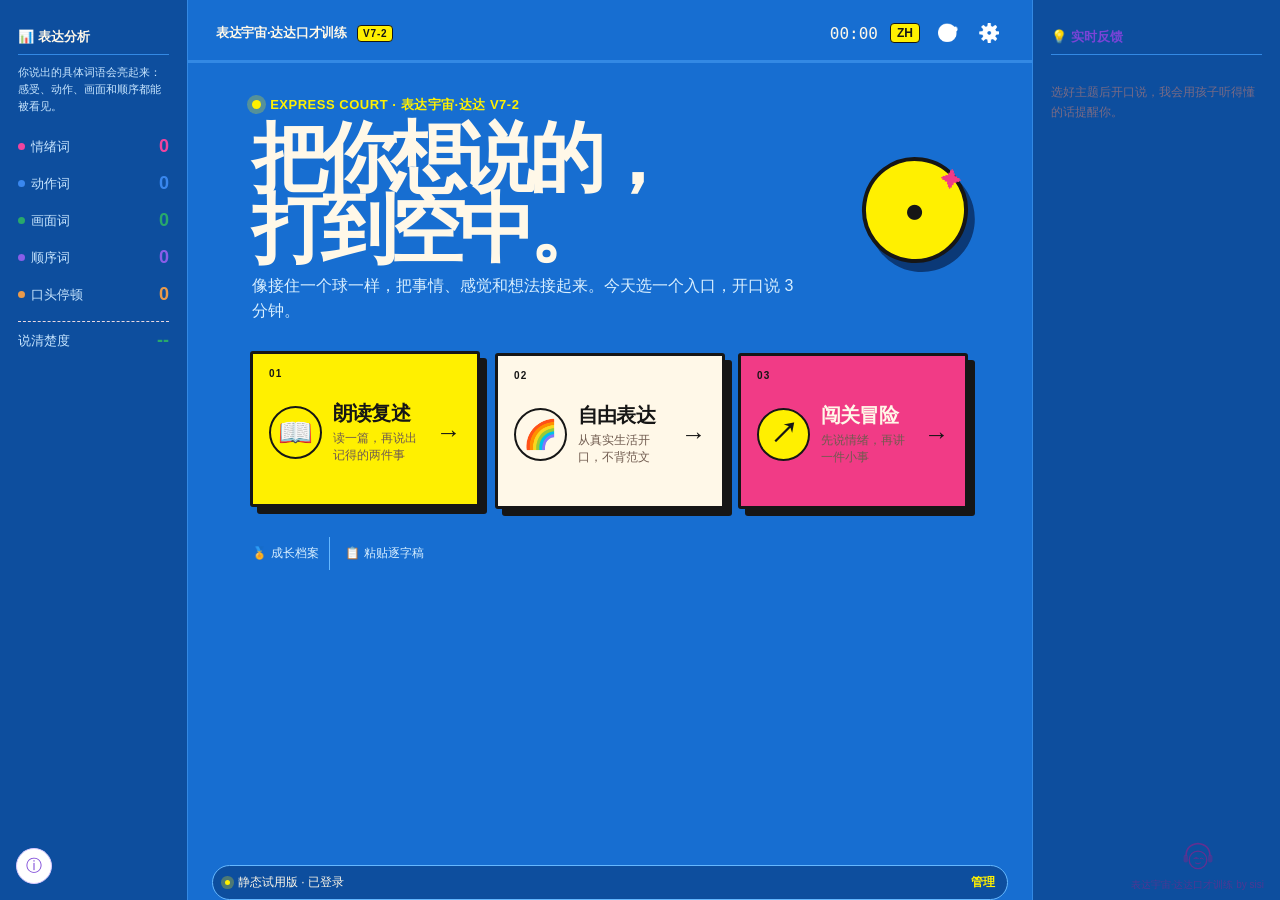
==== commit 29ec5a4a: "Remove trial banner and add complete offline pinyin" ====
--- a/index.html
+++ b/index.html
@@ -511,6 +511,7 @@
   </div>
 
   <script src="data/child-lexicon.bundle.js"></script>
+  <script src="pinyin-map.js"></script>
   <script src="demo-mode.js"></script>
   <script src="access.js"></script>
   <script src="kids-shell.js"></script>
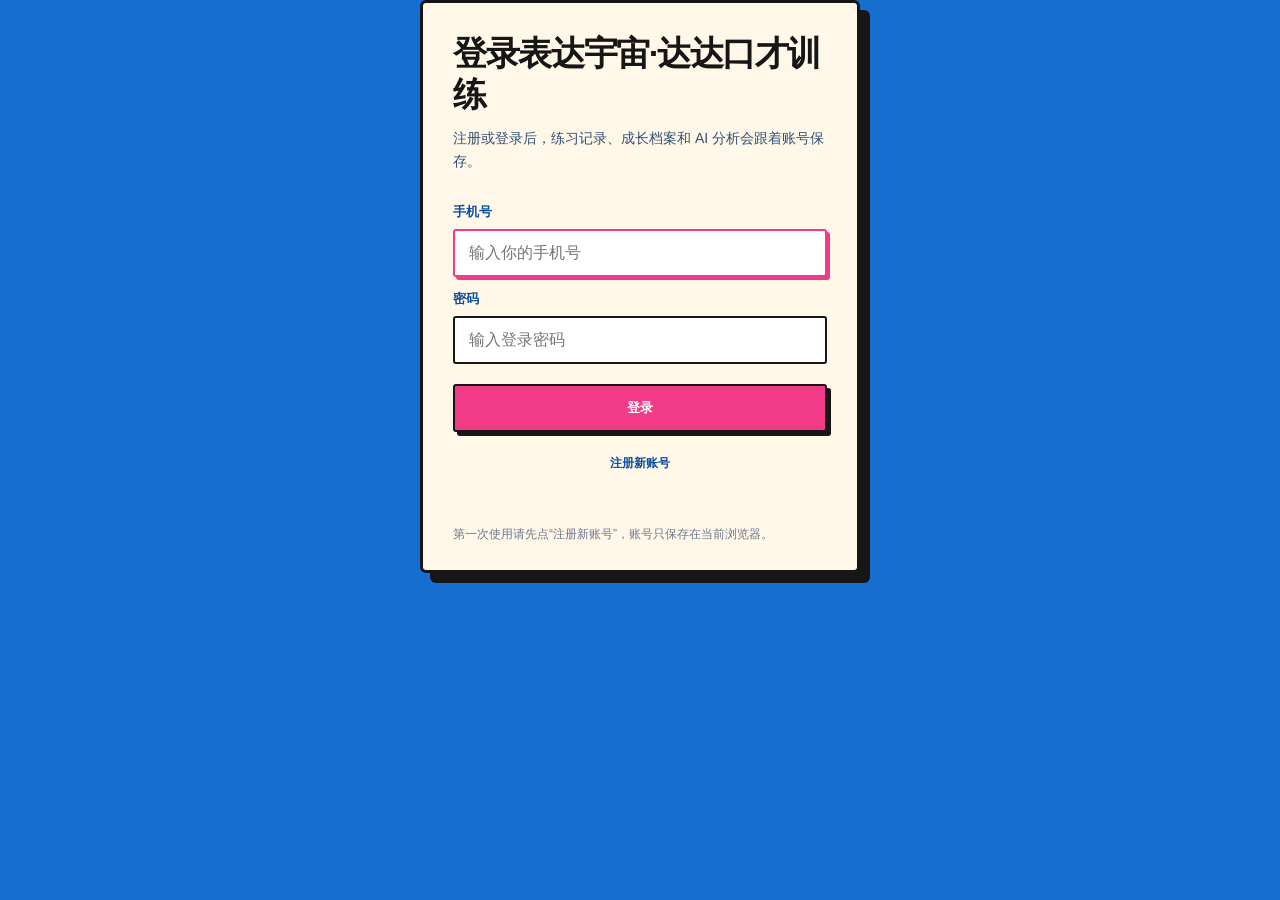
==== commit d756dcf9: "Publish V9 online demo" ====
--- a/index.html
+++ b/index.html
@@ -3,13 +3,13 @@
 <head>
   <meta charset="UTF-8">
   <meta name="viewport" content="width=device-width, initial-scale=1.0, viewport-fit=cover">
-  <title>表达宇宙·达达口才训练 · V7-2</title>
+  <title>表达宇宙·达达口才训练</title>
   <meta name="description" content="给 7—12 岁孩子的实时表达练习空间">
   <meta name="theme-color" content="#FFF9ED">
   <link rel="manifest" href="manifest.json">
   <link rel="icon" type="image/png" sizes="192x192" href="icon-192.png">
   <link rel="apple-touch-icon" sizes="192x192" href="icon-192.png">
-  <link rel="stylesheet" href="style.css?v=20261014-v7-2">
+  <link rel="stylesheet" href="style.css?v=20261016-v9">
   <link rel="stylesheet" href="demo.css">
 </head>
 <body>
@@ -18,7 +18,7 @@
     <!-- 左栏：表达分析 -->
     <aside class="panel-left" id="panel-left">
       <div class="panel-title">📊 表达分析</div>
-      <p class="panel-helper">你说出的具体词语会亮起来：感受、动作、画面和顺序都能被看见。</p>
+      <p class="panel-helper">情绪词=感受；动作词=做了什么；画面词=时间、地点、样子；顺序词=先后关系。</p>
       <div class="stat-row">
         <span class="stat-label stat-label-emotion">情绪词</span>
         <span id="stat-emotion" class="stat-value stat-pink">0</span>
@@ -49,7 +49,7 @@
     <main class="main-area">
       <!-- 顶部栏 -->
       <div class="topbar">
-        <div class="topbar-title-group"><button id="topbar-back" class="topbar-back hidden" type="button">← 返回</button><span class="app-title">表达宇宙·达达口才训练 <span class="version-tag">V7-2</span></span></div>
+        <div class="topbar-title-group"><button id="topbar-back" class="topbar-back hidden" type="button">← 返回</button><span class="app-title">表达宇宙·达达口才训练</span></div>
         <div class="topbar-right">
           <span id="timer" class="timer">00:00</span>
           <button id="btn-lang-toggle" class="btn-icon" title="切换中/英" style="font-size:12px;font-weight:700;background:#222;border:1px solid #E5007E;border-radius:4px;padding:2px 6px;color:#E5007E;">ZH</button>
@@ -62,7 +62,7 @@
       <section class="kids-home" id="kids-home" aria-label="表达探险岛首页">
         <div class="kids-hero">
           <div>
-            <p class="eyebrow"><span class="spark-dot"></span> EXPRESS COURT · 表达宇宙·达达 V7-2</p>
+            <p class="eyebrow"><span class="spark-dot"></span> EXPRESS COURT · 表达宇宙·达达</p>
             <h1>把你想说的，<br>打到空中。</h1>
             <p class="hero-copy">像接住一个球一样，把事情、感觉和想法接起来。今天选一个入口，开口说 3 分钟。</p>
           </div>
@@ -93,7 +93,7 @@
               <div id="adventure-emotion-slots" class="adventure-emotion-slots"><span>词语 1</span><span>词语 2</span><span>词语 3</span></div>
               <div class="adventure-word-input"><input id="adventure-emotion-input" type="text" placeholder="说完后也可以在这里补充，例如：开心、自豪、激动"><button id="adventure-emotion-mic" type="button">🎤 开始说词语</button></div>
               <div id="adventure-emotion-hints" class="adventure-hints" hidden><span>想不到时可以想想：</span><button type="button" data-quest-word="开心">开心</button><button type="button" data-quest-word="自豪">自豪</button><button type="button" data-quest-word="紧张">紧张</button><button type="button" data-quest-word="委屈">委屈</button><button type="button" data-quest-word="惊喜">惊喜</button></div>
-              <button id="adventure-emotion-submit" class="adventure-primary" type="button">我说好了，检查一下</button>
+              <button id="adventure-emotion-submit" class="adventure-primary" type="button">至少说一个，就可以继续</button>
             </div>
             <div id="adventure-story-stage" class="adventure-story-stage" hidden>
               <div class="adventure-picked-words"><span>刚刚的情绪词</span><b id="adventure-picked-word-text"></b></div>
@@ -122,17 +122,17 @@
         <div class="reading-page-back"><button id="reading-back" class="reading-back" type="button">← 返回首页</button></div>
         <div class="reading-header">
           <div>
-            <span class="section-kicker">输入积累</span>
-            <h2>选一篇，跟着读起来</h2>
-            <p>跟着文字读一遍，再用自己的话说出两件事。</p>
-          </div>
-          <div class="reading-header-actions"><button id="reading-add-material" class="reading-add-material" type="button">＋ 添加我的素材</button></div>
+            <span class="section-kicker">原版文章案例库</span>
+            <h2>先看案例，再开始练习</h2>
+            <p>这里保留原版文章，也可以直接添加家长想让孩子练习的素材。</p>
+          </div>
+          <div class="reading-header-actions"><button id="reading-add-material" class="reading-add-material" type="button">＋ 家长添加素材</button></div>
         </div>
         <div id="reading-custom-form" class="reading-custom-form" hidden>
           <div class="reading-custom-heading"><div><span class="section-kicker">我的输入</span><h3>把一段文字放进来练习</h3></div><button id="reading-custom-close" class="reading-change" type="button">收起</button></div>
           <textarea id="reading-custom-text" rows="5" placeholder="粘贴一段你想练习的文字，保存后会直接显示在文章页面。"></textarea>
           <div class="reading-custom-actions"><input id="reading-custom-title" type="text" maxlength="30" placeholder="给这段文字起个标题（可选）"><button id="reading-custom-save" class="reading-primary" type="button">显示到朗读列表</button></div>
-          <p id="reading-custom-status" class="reading-custom-status">建议 50—150 字，方便一次练习完成。</p>
+          <p id="reading-custom-status" class="reading-custom-status">家长可以直接粘贴想练的原文，保存后会自动加拼音。</p>
         </div>
         <div id="reading-library" class="reading-library" aria-label="朗读文章列表"></div>
         <div id="reading-player" class="reading-player" hidden>
@@ -212,6 +212,14 @@
           <button id="kids-info-close" class="access-close" aria-label="关闭" type="button">×</button>
         </div>
         <div id="kids-info-body" class="kids-info-body"></div>
+      </dialog>
+
+      <dialog id="history-detail-dialog" class="history-detail-dialog" aria-labelledby="history-detail-title">
+        <div class="kids-info-heading">
+          <div><span class="section-kicker">练习回看</span><h2 id="history-detail-title">历史记录详情</h2></div>
+          <button id="history-detail-close" class="access-close" aria-label="关闭" type="button">×</button>
+        </div>
+        <div id="history-detail-body" class="history-detail-body"></div>
       </dialog>
 
       <section id="free-expression-hub" class="free-expression-hub" hidden aria-label="自由表达练习">
@@ -340,10 +348,9 @@
   <!-- 水印 + 打赏 -->
   <div class="watermark" id="watermark">表达宇宙·达达口才训练 by sisi</div>
 
-  <!-- V7-2 账号登录：测试版支持手机号自助注册，手机号用于识别用户和同步练习记录 -->
+  <!-- 账号登录：手机号用于识别用户和同步练习记录 -->
   <dialog id="login-dialog" class="login-dialog" aria-labelledby="login-title">
     <div class="login-card">
-      <div class="login-badge">EXPRESS COURT · V7-2 测试版</div>
       <h1 id="login-title">登录表达宇宙·达达口才训练</h1>
       <p class="login-lead">注册或登录后，练习记录、成长档案和 AI 分析会跟着账号保存。</p>
       <form id="login-form">
@@ -376,14 +383,10 @@
     <section id="account-settings-section" class="account-settings-section hidden" aria-labelledby="account-settings-title">
       <div class="account-settings-topline"><span class="account-settings-kicker">账号状态</span><span id="account-status-badge" class="account-status-badge">未登录</span></div>
       <h2 id="account-settings-title">登录你的练习账号</h2>
+      <div id="account-status-identity" class="account-status-identity hidden" aria-live="polite"><strong id="account-status-username"></strong><span id="account-status-phone"></span></div>
       <p id="account-status-copy">登录后，练习记录、成长档案和 AI 分析会跟着账号保存。</p>
+      <div class="ai-connection-row" aria-live="polite"><span class="ai-connection-label">AI 服务连接</span><span id="ai-connection-status" class="connection-status is-pending">待检查</span><button id="ai-connection-check" type="button" class="text-action">检查连接</button></div>
       <div class="account-settings-actions"><button id="btn-account-login" type="button" class="access-primary">登录账号</button><button id="btn-account-logout" type="button" class="access-secondary hidden">退出登录</button></div>
-      <div id="account-stats" class="account-stats hidden" aria-live="polite">
-        <div class="account-stat"><strong id="account-stat-sessions">0</strong><span>完成练习</span></div>
-        <div class="account-stat"><strong id="account-stat-minutes">0</strong><span>练习分钟</span></div>
-        <div class="account-stat"><strong id="account-stat-reports">0</strong><span>AI 分析</span></div>
-      </div>
-      <p id="account-stats-message" class="account-stats-message"></p>
     </section>
     <div class="access-scroll">
       <section id="managed-section" class="managed-section" aria-labelledby="managed-title">
@@ -510,6 +513,7 @@
     </div>
   </div>
 
+  <script src="runtime-config.js"></script>
   <script src="data/child-lexicon.bundle.js"></script>
   <script src="pinyin-map.js"></script>
   <script src="demo-mode.js"></script>
--- a/style.css
+++ b/style.css
@@ -815,6 +815,8 @@
 .adventure-emotion-slots span.is-filled { color: #533b61; background: #fff0a8; border-style: solid; border-color: #efd36a; font-weight: 900; }
 .adventure-emotion-slots b { display: grid; place-items: center; width: 22px; height: 22px; color: #fff; background: #b7a7b9; border-radius: 8px; font-size: 11px; }
 .adventure-emotion-slots .is-filled b { background: var(--dopamine-pink); }
+.adventure-emotion-remove { margin-left: auto; display: grid; place-items: center; width: 22px; height: 22px; padding: 0; color: #7f4968; background: #fff; border: 1px solid #e1a7bf; border-radius: 50%; font-size: 16px; line-height: 1; cursor: pointer; }
+.adventure-emotion-remove:hover, .adventure-emotion-remove:focus-visible { color: #fff; background: var(--dopamine-pink); }
 .adventure-word-input { display: grid; grid-template-columns: 1fr auto; gap: 8px; margin-top: 12px; }
 .adventure-word-input input, .adventure-story-stage textarea { width: 100%; color: var(--dopamine-ink); background: #fffdfd; border: 1px solid #ddceda; border-radius: 11px; font: inherit; outline: none; }
 .adventure-word-input input { min-height: 42px; padding: 0 12px; font-size: 12px; }
@@ -876,6 +878,18 @@
 .panel-right .panel-title { color: #7a44d7; }
 .mobile-tabs { background: #fff9ed; border-color: #f0dfe3; }
 
+/* V9：把连接状态和逐岛解锁变成一眼能看懂的状态标识。 */
+.ai-connection-row { display: flex; align-items: center; gap: 8px; margin-top: 13px; padding-top: 11px; border-top: 1px dashed #e6d6e3; font-size: 12px; }
+.ai-connection-label { color: var(--dopamine-muted); font-weight: 900; }
+.connection-status { margin-left: auto; padding: 4px 8px; border-radius: 999px; font-size: 11px; font-weight: 900; }
+.connection-status.is-pending { color: #795d00; background: #fff3b7; }
+.connection-status.is-ok { color: #146c3a; background: #d9f7e4; }
+.connection-status.is-error { color: #a54457; background: #ffe1e7; }
+.ai-connection-row .text-action { margin: 0; padding: 4px 0; color: var(--dopamine-purple); background: transparent; border: 0; font-size: 11px; font-weight: 900; cursor: pointer; }
+.adventure-island.is-locked { opacity: .66; filter: grayscale(.2); cursor: not-allowed; }
+.adventure-island.is-locked:hover { transform: none; box-shadow: 0 8px 0 #2f21461c; }
+.growth-chat-clear { padding: 7px 10px !important; color: #a04457 !important; background: #fff0f3 !important; border-color: #f2b6c4 !important; }
+
 /* AI 报告和其他弹窗统一使用主页面的纸张色与多巴胺强调色，并保持正中显示。 */
 dialog[open] { margin: auto; }
 .modal { background: rgba(47,33,75,.42); backdrop-filter: blur(6px); }
@@ -897,9 +911,13 @@
 .growth-history { margin-top: 18px; }
 .growth-history-head { display: flex; align-items: center; justify-content: space-between; gap: 10px; margin-bottom: 9px; }
 .growth-history-head h4 { margin: 0; color: var(--dopamine-ink); font-size: 14px; }
+.growth-history-actions { display: flex; align-items: center; gap: 10px; }
 .growth-history-count { color: var(--dopamine-muted); font-size: 11px; font-weight: 800; }
 .growth-history-head .info-text-button { color: var(--dopamine-purple); font-size: 11px; }
+.history-toggle-arrow { display: inline-grid; place-items: center; width: 24px; height: 24px; padding: 0; color: var(--dopamine-purple); background: transparent; border: 0; border-radius: 50%; font-size: 20px; line-height: 1; cursor: pointer; }
+.history-toggle-arrow:hover, .history-toggle-arrow:focus-visible { background: #f1eaff; outline: none; }
 .growth-history-empty { margin-top: 18px; padding: 14px; color: var(--dopamine-muted); background: #fff8fb; border: 1px dashed #e9d9e5; border-radius: 12px; font-size: 12px; }
+.growth-history-collapsed { padding: 13px 14px; color: var(--dopamine-muted); background: #fff8fb; border: 1px dashed #e9d9e5; border-radius: 12px; font-size: 12px; }
 
 /* History, growth and parent surfaces share one focused panel. */
 .kids-info-dialog { width: min(620px, calc(100vw - 32px)); max-height: min(720px, calc(100dvh - 42px)); padding: 0; color: var(--dopamine-ink); background: #fffdf8; border: 2px solid #eadce4; border-radius: 24px; box-shadow: 0 28px 90px #35213d33; }
@@ -911,6 +929,8 @@
 .info-text-button { padding: 0; color: var(--dopamine-purple); background: none; border: 0; font-size: 12px; font-weight: 900; cursor: pointer; }
 .history-list { display: grid; gap: 11px; }
 .history-card { padding: 15px 16px; background: #fff; border: 1px solid #f0dfe3; border-radius: 15px; }
+.history-card-button { display: block; width: 100%; color: inherit; text-align: left; font: inherit; cursor: pointer; transition: transform .16s ease, border-color .16s ease, box-shadow .16s ease; }
+.history-card-button:hover, .history-card-button:focus-visible { border-color: var(--dopamine-purple); box-shadow: 0 4px 0 #9a7cff22; transform: translateY(-1px); outline: none; }
 .history-card-adventure { background: #fffaf0; border-color: #f0dd8a; }
 .history-card-expression { background: #fff7fb; border-color: #f0c9df; }
 .history-card-head { display: flex; align-items: center; justify-content: space-between; gap: 12px; }
@@ -921,6 +941,16 @@
 .history-report { margin-top: 11px; padding-top: 10px; border-top: 1px dashed #ead5e2; color: #6c5b70; font-size: 12px; line-height: 1.65; }
 .history-report summary { color: var(--dopamine-purple); font-weight: 900; cursor: pointer; }
 .history-report div { margin-top: 7px; max-height: 190px; overflow-y: auto; white-space: normal; }
+.history-detail-dialog { width: min(680px, calc(100vw - 32px)); max-height: min(760px, calc(100dvh - 42px)); padding: 0; color: var(--dopamine-ink); background: #fffdf8; border: 2px solid #eadce4; border-radius: 24px; box-shadow: 0 28px 90px #35213d33; }
+.history-detail-dialog::backdrop { background: #35213d66; backdrop-filter: blur(5px); }
+.history-detail-body { max-height: min(600px, calc(100dvh - 150px)); overflow-y: auto; padding: 21px 27px 28px; }
+.history-detail-meta { display: flex; align-items: center; justify-content: space-between; gap: 12px; color: var(--dopamine-purple); font-size: 12px; font-weight: 900; }
+.history-detail-meta time { color: var(--dopamine-muted); font-size: 11px; font-weight: 700; }
+.history-detail-list { display: grid; gap: 7px 12px; grid-template-columns: max-content minmax(0, 1fr); margin: 18px 0 0; }
+.history-detail-list dt { color: var(--dopamine-purple); font-size: 12px; font-weight: 900; }
+.history-detail-list dd { min-width: 0; margin: 0; padding-bottom: 12px; color: #5f4f61; border-bottom: 1px dashed #ead5e2; font-size: 13px; line-height: 1.7; white-space: normal; overflow-wrap: anywhere; }
+.history-detail-list dt:last-of-type, .history-detail-list dd:last-of-type { border-bottom: 0; }
+.history-detail-stars { color: #eaa900 !important; font-size: 18px !important; letter-spacing: .08em; }
 .info-empty { padding: 34px 16px; text-align: center; }
 .info-empty > span { font-size: 36px; }
 .info-empty h3 { margin-top: 11px; font-size: 18px; }
@@ -1327,6 +1357,9 @@
 .account-status-badge { padding:4px 8px; color:#8a5800; background:#fff; border:1px solid #d9b93a; border-radius:999px; font-size:11px; font-weight:900; }
 .account-status-badge.is-active { color:#176d3b; background:#e9faef; border-color:#63d78b; }
 .account-settings-section h2 { margin:8px 0 5px; color:var(--court-ink); font-size:19px; }
+.account-status-identity { display: flex; flex-wrap: wrap; align-items: center; gap: 8px 14px; margin-top: 8px; color: #315077; font-size: 13px; }
+.account-status-identity strong { color: var(--court-ink); font-size: 16px; }
+.account-status-identity span { color: #315077; }
 .account-settings-section p { margin:0; color:#315077; font-size:13px; line-height:1.55; }
 .account-settings-actions { display:flex; flex-wrap:wrap; gap:9px; margin-top:13px; }
 .account-settings-actions button { margin-top:0; }
@@ -1351,7 +1384,7 @@
 .main-area.shared-expression-full > .subtitle-scroll { flex: 1; min-height: 0; }
 .main-area.shared-expression-full > .subtitle-scroll { position: relative; width: min(100% - 16px, 980px); max-width: calc(100% - 16px); max-height: calc(100dvh - 150px); min-height: 220px; margin: 0 auto 12px; overflow: auto; resize: vertical; border-radius: 22px; }
 .main-area.shared-expression-full > .subtitle-scroll.is-dragging { cursor: grabbing; }
-.shared-expression-drag-handle { position: sticky; top: 7px; z-index: 2; display: block; width: max-content; margin: 7px auto 0; padding: 4px 9px; color: #7253c4; background: #f2eaff; border: 1px solid #d8c8ff; border-radius: 999px; font: 900 11px/1.2 inherit; cursor: grab; box-shadow: 0 2px 0 #d9c9ee; }
+.shared-expression-drag-handle { position: sticky; top: 7px; z-index: 2; display: block; width: 28px; height: 5px; margin: 7px auto 0; padding: 0; color: transparent; background: transparent; border: 0; cursor: grab; opacity: 0; }
 .shared-expression-drag-handle:active { cursor: grabbing; }
 .reading-hub.recite-main-only { display: none !important; }
 @media (max-width: 720px) {
@@ -1500,10 +1533,15 @@
 .free-prompt-card { background: #d8efff; border: 2px solid var(--court-ink); }
 .free-expression-start { color: var(--court-ink); background: var(--court-yellow); border: 2px solid var(--court-ink); border-radius: 3px; box-shadow: 4px 4px 0 var(--court-ink); }
 
-.kids-info-dialog, .adventure-result-dialog { color: var(--court-ink); background: var(--court-cream); border: 3px solid var(--court-ink); border-radius: 4px; box-shadow: 10px 10px 0 var(--court-ink); }
-.kids-info-dialog::backdrop, .adventure-result-dialog::backdrop { background: #0d4e9ecc; }
+.kids-info-dialog, .history-detail-dialog, .adventure-result-dialog { color: var(--court-ink); background: var(--court-cream); border: 3px solid var(--court-ink); border-radius: 4px; box-shadow: 10px 10px 0 var(--court-ink); }
+.kids-info-dialog::backdrop, .history-detail-dialog::backdrop, .adventure-result-dialog::backdrop { background: #0d4e9ecc; }
 .kids-info-heading { border-color: var(--court-ink); }
 .kids-info-heading h2 { color: var(--court-ink); }
+.history-detail-meta { color: var(--court-blue); }
+.history-detail-meta time, .history-detail-list dd { color: #705b4f; }
+.history-detail-list dt { color: var(--court-blue); }
+.history-detail-list dd { border-color: #d9c27a; }
+.history-detail-stars { color: var(--court-pink) !important; }
 .growth-hero { color: var(--court-cream); background: var(--court-blue); border: 3px solid var(--court-ink); border-radius: 3px; }
 .growth-hero p { color: #d8efff; }
 .growth-medal { color: var(--court-ink); background: var(--court-yellow); border: 2px solid var(--court-ink); border-radius: 50%; }
@@ -1525,6 +1563,135 @@
 .btn-pause { color: var(--court-ink); background: var(--court-cream); border: 2px solid var(--court-ink); box-shadow: 4px 4px 0 var(--court-ink); }
 .feedback-content { color: var(--court-cream); }
 .feedback-item { color: var(--court-ink); background: var(--court-cream); border: 2px solid var(--court-ink); }
+.panel-right .panel-title { color: #fff; }
+.feedback-content, .feedback-empty, .feedback-item, .feedback-item.type-ai, .feedback-item.type-good, .feedback-item.type-filler, .feedback-item.type-hedge, .feedback-item.type-vague { color: #fff !important; background: transparent !important; border: 0 !important; }
+.feedback-item { padding: 8px 0; }
+
+/* V9 手机竖屏：导航 → 词量高亮 → 主表达 → 反馈聊天框。 */
+@media (max-width: 768px) {
+  .layout {
+    position: relative;
+    display: block;
+    height: 100dvh;
+    min-height: 100dvh;
+    overflow: hidden;
+  }
+  .main-area {
+    position: relative;
+    display: flex;
+    height: 100dvh;
+    min-height: 0;
+    padding-top: 118px;
+    padding-bottom: 154px;
+    box-sizing: border-box;
+  }
+  .topbar {
+    position: absolute;
+    inset: 0 0 auto;
+    z-index: 6;
+    min-height: 52px;
+    box-sizing: border-box;
+    padding: 10px 12px 8px;
+    background: var(--court-blue);
+  }
+  .topbar-title-group { min-width: 0; }
+  .app-title { overflow: hidden; text-overflow: ellipsis; white-space: nowrap; font-size: 12px; }
+  .topbar-right { gap: 5px; }
+  .timer { font-size: 15px; }
+  .btn-icon { width: 28px; height: 28px; padding: 0; font-size: 14px !important; }
+
+  /* 统计不再是左侧栏，而是导航下面的一条高亮数据带。 */
+  .panel-left {
+    position: absolute;
+    inset: 52px 0 auto;
+    z-index: 5;
+    display: grid !important;
+    grid-template-columns: repeat(6, minmax(0, 1fr));
+    align-items: stretch;
+    height: 66px !important;
+    min-height: 66px;
+    padding: 4px 7px 3px !important;
+    border: 0 !important;
+    border-bottom: 2px solid #3389e4 !important;
+    background: var(--court-deep) !important;
+    overflow: hidden !important;
+  }
+  .panel-left .panel-title {
+    position: absolute;
+    top: 3px;
+    left: 8px;
+    padding: 0;
+    border: 0;
+    font-size: 9px;
+    line-height: 1;
+  }
+  .panel-left .panel-helper { display: block; position: absolute; left: 8px; right: 8px; bottom: 2px; margin: 0; overflow: hidden; color: #c8e6ff; font-size: 8px; line-height: 1; white-space: nowrap; text-overflow: ellipsis; }
+  .panel-left .stat-row {
+    display: grid;
+    grid-template-rows: 18px 18px;
+    align-content: end;
+    justify-items: center;
+    min-width: 0;
+    padding: 13px 1px 0;
+    border-left: 1px solid #3389e477;
+  }
+  .panel-left .stat-row:first-of-type { border-left: 0; }
+  .panel-left .stat-label { max-width: 100%; overflow: hidden; text-overflow: ellipsis; white-space: nowrap; font-size: 9px; line-height: 1; }
+  .panel-left .stat-value { font-size: 13px; line-height: 1; }
+
+  /* 实时反馈固定在页面最下方，内容直接滚入聊天框。 */
+  .panel-right {
+    position: absolute;
+    inset: auto 0 0;
+    z-index: 7;
+    display: flex !important;
+    flex-direction: column;
+    height: 126px !important;
+    min-height: 126px;
+    padding: 8px 12px 10px !important;
+    border: 0 !important;
+    border-top: 2px solid #3389e4 !important;
+    background: var(--court-deep) !important;
+    overflow: hidden !important;
+  }
+  .panel-right .panel-title { flex: 0 0 auto; margin: 0 0 4px; padding: 0 0 5px; font-size: 12px; }
+  .panel-right .feedback-content { min-height: 0; overflow-y: auto; padding: 0 2px; font-size: 11px; line-height: 1.45; }
+  .panel-right .feedback-empty { padding: 2px 0; font-size: 11px; }
+  .panel-right .feedback-item { padding: 4px 0; }
+  .mobile-tabs { display: none !important; }
+  .social-links { bottom: 132px; z-index: 4; transform: scale(.82); transform-origin: left bottom; }
+  .watermark { bottom: 132px; }
+
+  .kids-home { min-height: 0; padding: 14px 12px 164px; }
+  .reading-hub, .free-expression-hub { min-height: 0; padding: 14px 12px 164px; }
+  .subtitle-topbar { flex: 0 0 auto; padding: 5px 8px; }
+  .subtitle-scroll { flex: 1 1 auto; min-height: 0; margin: 0 7px 6px; padding: 12px 13px; }
+  .main-area.shared-expression-active > .subtitle-scroll { flex: 1 1 auto; min-height: 0; }
+  .subtitle-line { font-size: 18px; line-height: 1.8; }
+  .action-bar {
+    position: absolute;
+    inset: auto 0 126px;
+    z-index: 8;
+    display: flex;
+    justify-content: center;
+    gap: 6px;
+    padding: 5px 8px 6px;
+    background: var(--court-blue);
+  }
+  .action-bar .btn-main { min-height: 30px; padding: 4px 10px; border-width: 1px; border-radius: 3px; box-shadow: 2px 2px 0 var(--court-ink); font-size: 11px; }
+  .action-bar .btn-icon-inner { font-size: 12px; }
+  .main-area.shared-expression-full > .subtitle-scroll { width: calc(100% - 14px); max-width: calc(100% - 14px); max-height: none; min-height: 0; margin-bottom: 6px; }
+}
+
+@media (max-width: 420px) {
+  .main-area { padding-top: 114px; padding-bottom: 150px; }
+  .panel-left { inset: 50px 0 auto; height: 64px !important; min-height: 64px; }
+  .panel-left .stat-label { font-size: 8px; }
+  .panel-left .stat-value { font-size: 12px; }
+  .panel-right { height: 122px !important; min-height: 122px; }
+  .action-bar { bottom: 122px; }
+  .kids-home, .reading-hub, .free-expression-hub { padding-bottom: 160px; }
+}
 .modal { background: #0d4e9ecc; backdrop-filter: none; }
 .modal-content, #access-dialog { color: var(--court-ink); background: var(--court-cream); border: 3px solid var(--court-ink); border-radius: 4px; box-shadow: 9px 9px 0 var(--court-ink); }
 .modal-header { border-color: var(--court-ink); }
